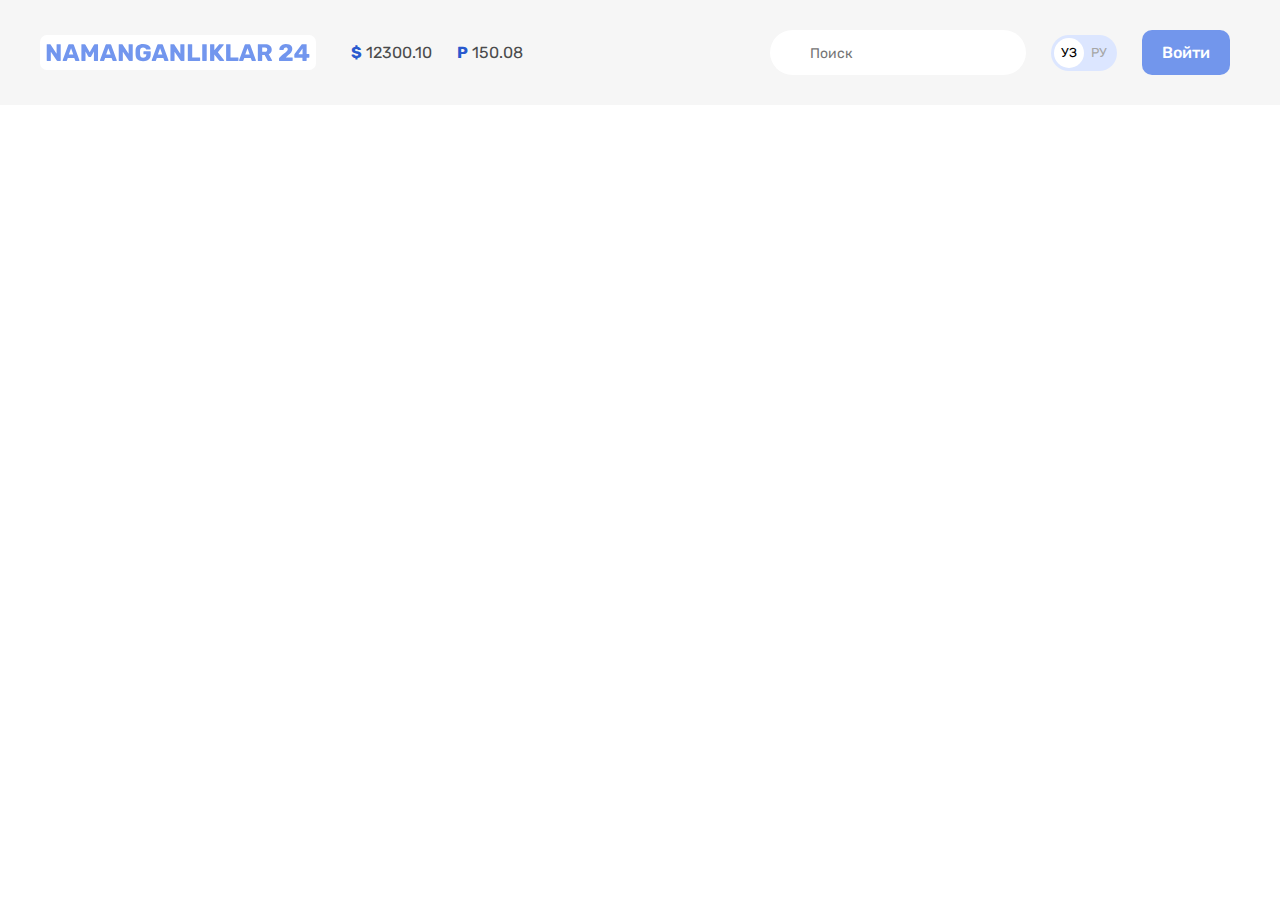
==== index.html @ 324c4c59 "Add search form label and styles" ====
<!DOCTYPE html>
<html lang="en">
<head>
  <meta charset="UTF-8">
  <meta name="viewport" content="width=device-width, initial-scale=1.0">
  <title>Namanganliklar24</title>

  <!-- Google fonts -->
  <link rel="preconnect" href="https://fonts.googleapis.com">
  <link rel="preconnect" href="https://fonts.gstatic.com" crossorigin>
  <link href="https://fonts.googleapis.com/css2?family=Open+Sans:wght@400;600;700&family=Rubik:wght@400;500;700&display=swap" rel="stylesheet">

  <!-- Styles -->
  <link rel="stylesheet" href="css/normalize.css">
  <link rel="stylesheet" href="css/style.css">
</head>
<body>


  <!-- SITE HEADER -->
<header class="site-header">
  <!-- SITE HEADER TOP -->
  <div class="site-header-top">
    <div class="site-header-top-container container">
  <!-- SITE HEADER LOGO -->
      <a class="site-header-logo" href="index.html" >
        <img class="site-header-logo-img" src="img/logo-purple.svg" alt="N24 logo" width="264" height="28" >
      </a>

  <!-- CURRENCY RATES -->
      <ul class="currency-rates">
        <li class="currency-rates-item">
          <b class="currency-rates-type">$</b>
          <span class="currncy-rates-value">12300.10</span>
        </li>

        <li class="currency-rates-item">
          <b class="currency-rates-type">P</b>
          <span class="currncy-rates-value">150.08</span>
        </li>
      </ul>
  <!-- GLOBAL SEARCH FORM -->
      <form class="global-search-form" action="https://echo.htmlacademy.ru" method="get">
        <input class="global-search-form-input" type="search" aria-label="Поиск" name="search" placeholder="Поиск" required>
      </form>

  <!-- LANGUAGE TOGGLE -->
      <div class="lang-toggle">
        <a class="lang-toggle-link lang-toggle-link-active" href="index.html">УЗ</a>
        <a class="lang-toggle-link" href="index.html/ru">РУ</a>
      </div>

  <!-- SITE HEADER AUTH -->
      <a class="button button-primary" href="#">Войти</a>
    </div>
  </div>
</header>

</body>
</html>
---- css/style.css ----
/* GLOBAL */
* {
  box-sizing: border-box;
}

html {
  height: 100%;
  scroll-behavior: smooth;
}
/* BODY STYLES */
body {
  display: flex;
  flex-direction: column;
  height: 100%;
  padding: 0;
  margin: 0;
  font-family: Rubik, Arial, sans-serif;
  font-size: 16px;
  line-height: 22px;
  background-color: #fff;
  color: #4a4b4c;
}
/* IMAGE STYLES */
img {
  max-width: 100%;
  height: auto;
}
/* CONTAINER */
.container {
  width: 100%;
  max-width: 1240px;
  padding-left: 20px;
  padding-right: 30px;
  margin-left: auto;
  margin-right: auto;
}

/* SITE HEADER */
.site-header {

}

/* SITE HEADER TOP */
.site-header-top {
  padding-top: 30px;
  padding-bottom: 30px;
  background-color: #f6f6f6;
}

/* SITE HEADER TOP CONTAINER */
.site-header-top-container {
  display: flex;
  align-items: center;
}

/* CONTAINER */
.container {
}

/* LOGO */
.site-header-logo {
  display: flex;
  margin-right: 35px;
  padding: 8px 6px;
  border-radius: 7px;
  background-color: #fff;
}

.site-header-logo:hover{
  opacity: 0.8;
}

.site-header-logo:active{
  opacity: 0.6;
}

/* LOGO IMAGE */
.site-header-logo-img {
}

/* CURRENT RATES */
.currency-rates {
  display: flex;
  align-items: center;
  padding: 0;
  margin: 0;
  list-style: none;
  margin-right: auto;
}

/* CURRENT ITEM */
.currency-rates-item:not(:last-child) {
  margin-right: 25px;
}

/* CURRENT TYPE */
.currency-rates-type {
  color: #2959ce;
}

/* LANGUAGE TOGGLE */
.lang-toggle {
  display: flex;
  border-radius: 39px;
  padding: 3px;
  margin-right: 25px;
  background-color: #dce6ff;
}
/* GLOBAL SEARCH FORM */
.global-search-form-input {
  font-size: 14px;
  line-height: normal;
  border: 0;
  border-radius: 60px;
  padding-top: 15px;
  padding-bottom: 13px;
  padding-right: 20px;
  padding-left: 40px;
}

.global-search-form {
  margin-right: 25px;
}
/* OUTLINE STYLES */
*:focus {
  outline: 2px dashed #7296ec;
  outline-offset: 3px;
}

/* LANGUAGE LINK */
.lang-toggle-link {
  width: 30px;
  height: 30px;
  border-radius: 50%;
  font-size: 13px;
  color: #a6a6a6;
  text-align: center;
  text-decoration: none;
  line-height: 30px;
}

/* LANGUAGE ACTIVE LINK */
.lang-toggle-link-active {
  background-color: #fff;
  color: #000;
}

/* ENTER BUTTON */
.button {
  display: inline-block;
  padding: 13px 20px;
  border-radius: 10px;
  line-height: normal;
  font-size: 16px;
  font-weight: 500;
  text-decoration: none;
  text-align: center;
  cursor: pointer;

}

/* ENTER BUTTON PRIMARY */
.button-primary {
  background-color: #7296ec;
  color: #fff;
}

.button-primary:hover{
  opacity: 0.8;
}

.button-primary:active{
  opacity: 0.6;
}
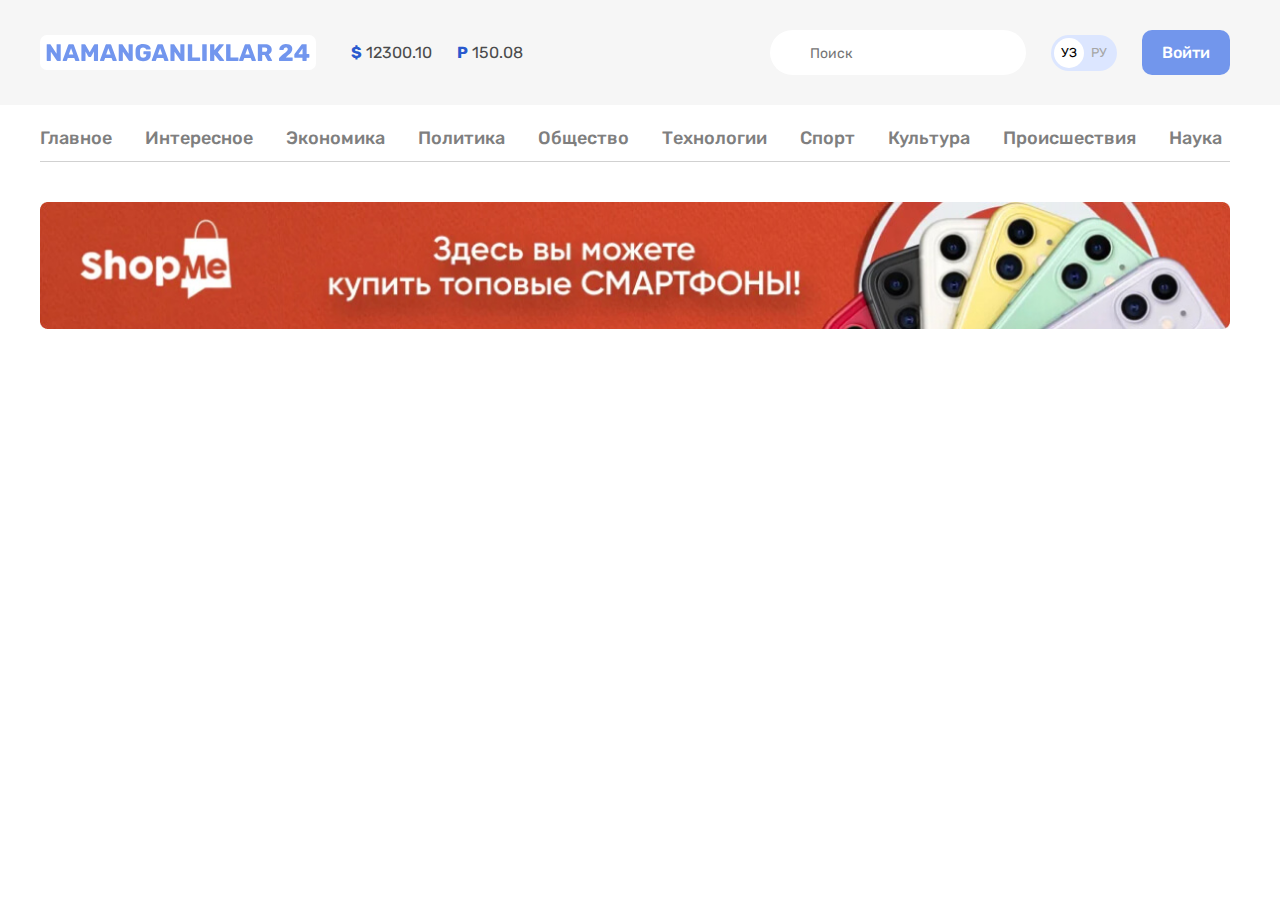
==== commit d984f642: "Add header banner image" ====
--- a/index.html
+++ b/index.html
@@ -54,6 +54,32 @@
       <a class="button button-primary" href="#">Войти</a>
     </div>
   </div>
+
+  <!-- SITE MENU -->
+  <div class="container">
+  <!-- SITENAV -->
+  <nav class="sitenav">
+    <ul class="sitenav-list">
+      <li class="sitenav-item"><a class="sitenav-link" href="#" >Главное</a></li>
+      <li class="sitenav-item"><a class="sitenav-link" href="#" >Интересное</a></li>
+      <li class="sitenav-item"><a class="sitenav-link" href="#" >Экономика</a></li>
+      <li class="sitenav-item"><a class="sitenav-link" href="#" >Политика</a></li>
+      <li class="sitenav-item"><a class="sitenav-link" href="#" >Общество</a></li>
+      <li class="sitenav-item"><a class="sitenav-link" href="#" >Технологии</a></li>
+      <li class="sitenav-item"><a class="sitenav-link" href="#" >Спорт</a></li>
+      <li class="sitenav-item"><a class="sitenav-link" href="#" >Культура</a></li>
+      <li class="sitenav-item"><a class="sitenav-link" href="#" >Происшествия</a></li>
+      <li class="sitenav-item"><a class="sitenav-link" href="#" >Наука</a></li>
+    </ul>
+  </nav>
+
+  <!-- sITE HEADER BANNER -->
+  <aside class="site-header-banner">
+    <a class="site-header-banner-link" target="_blank" href="http://olcha.uz">
+      <img src="img/banner-shopping.jpg" alt="Shopping banner 1" width="1200" height="128" srcset="img/banner-shopping.jpg 1x, img/banner-shopping@2x.jpg 2x">
+    </a>
+  </aside>
+  </div>
 </header>
 
 </body>
--- a/css/style.css
+++ b/css/style.css
@@ -44,6 +44,7 @@
 .site-header-top {
   padding-top: 30px;
   padding-bottom: 30px;
+  margin-bottom: 10px;
   background-color: #f6f6f6;
 }
 
@@ -171,4 +172,45 @@
 
 .button-primary:active{
   opacity: 0.6;
+}
+
+/* SITENAV STYLES */
+
+.sitenav {
+  padding-top: 12px;
+  padding-bottom: 12px;
+  border-bottom: 1px solid #d1d1d1;
+  font-size: 18px;
+  line-height: normal;
+  font-weight: 500;
+  margin-bottom: 40px;
+}
+.sitenav-list {
+  display: flex;
+  flex-wrap: wrap;
+  align-items: center;
+  padding: 0;
+  margin: 0;
+  list-style: none;
+}
+.sitenav-item:not(:last-child) {
+  margin-right: 33px;
+}
+.sitenav-link {
+  display: block;
+  text-decoration: none;
+  color: #7f7f7f;
+}
+
+.sitenav-link:hover {
+  color: #7296ec
+}
+
+.sitenav-link:active {
+  opacity: 0.6;
+}
+
+/* SITE HEADER BANNER LINK */
+.site-header-banner-link {
+  display: flex;
 }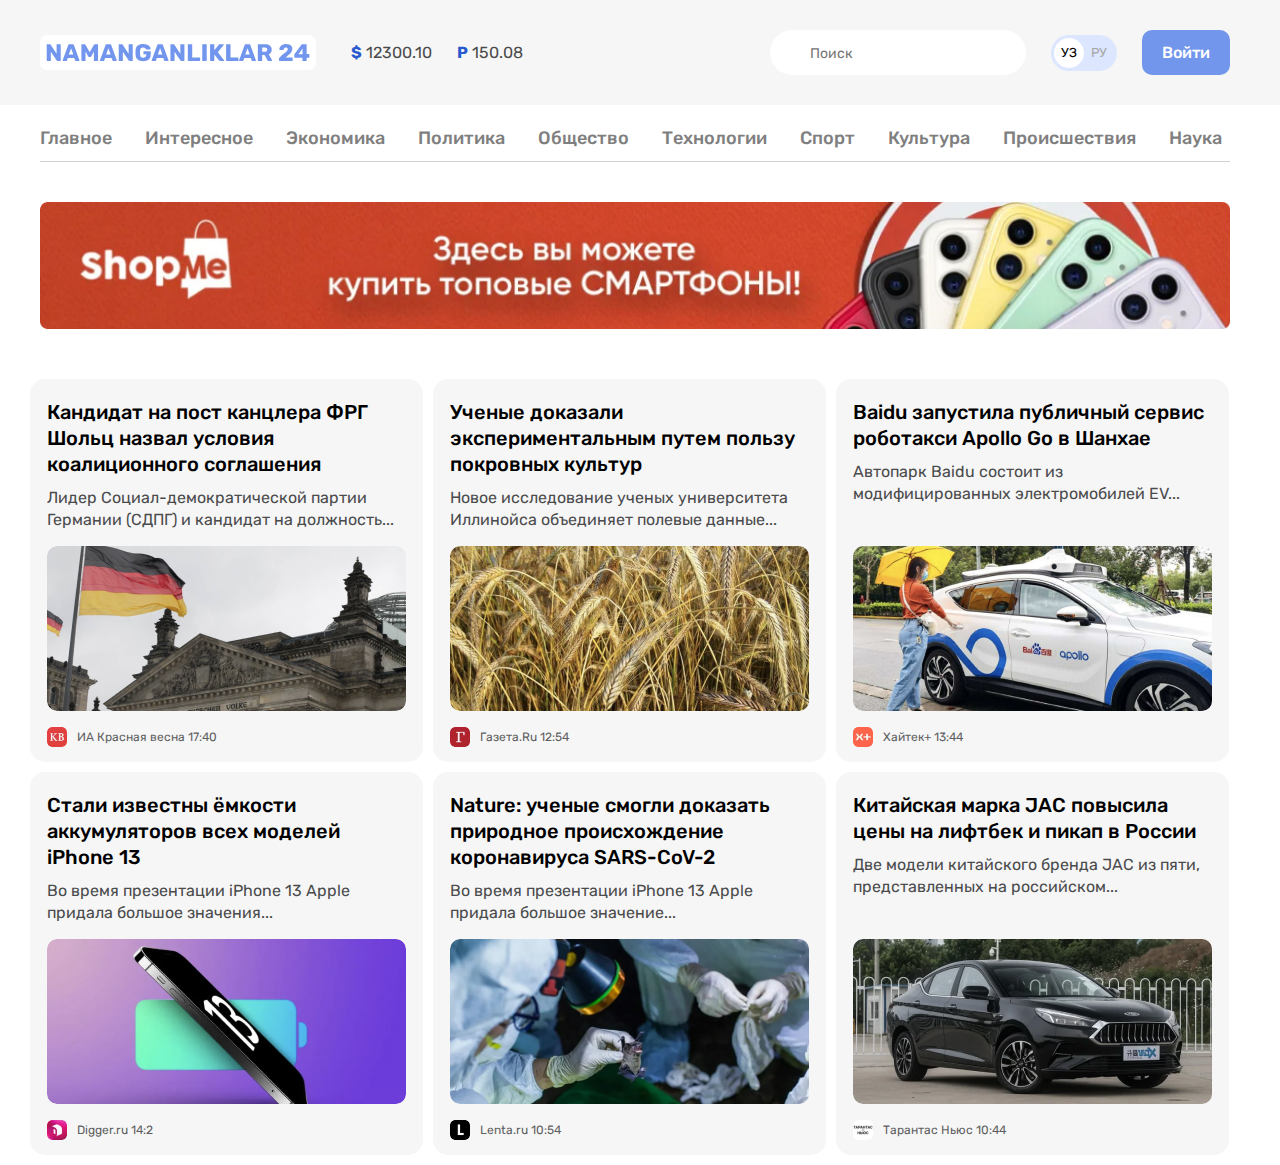
==== commit 83cde19e: "Add news grid" ====
--- a/index.html
+++ b/index.html
@@ -82,5 +82,120 @@
   </div>
 </header>
 
+<!-- MAIN CONTENT -->
+<main class="main-content">
+  <div class="container">
+    <!-- TOP NEWS -->
+    <section class="top-news">
+      <!-- NEWS GRID -->
+      <div class="news-grid">
+        <!-- NEWS-GRID-ITEM -->
+        <article class="news-grid-item article-card">
+          <h3 class="article-card-title">
+            <a class="article-card-link" href="#">Кандидат на пост канцлера ФРГ Шольц назвал условия коалиционного соглашения
+            </a>
+          </h3>
+            <p class="article-card-text">Лидер Социал-демократической партии Германии (СДПГ) и кандидат на должность...
+            </p>
+            <img class="atricle-card-img" src="/img/germany.jpg" alt="" width="360" height="165" srcset="/img/germany.jpg 1x, /img/germany@2x.jpg 2x">
+            <footer class="artice-card-footer">
+              <img class="atricle-card-source-icon" src="/img/krasnaya.jpg" alt="" width="20" height="20" srcset="/img/krasnaya.jpg 1x, /img/krasnaya@2x.jpg 2x">
+              <div class="article-card-source-time">
+                <span class="article-card-sourse">ИА Красная весна</span>
+                <time datetime="2024-01-01T17:40:00">17:40</time>
+              </div>
+            </footer>
+        </article>
+
+        <article class="news-grid-item article-card">
+          <h3 class="article-card-title">
+            <a class="article-card-link" href="#">Ученые доказали экспериментальным путем пользу покровных культур
+            </a>
+          </h3>
+            <p class="article-card-text">Новое исследование ученых университета Иллинойса объединяет полевые данные...
+            </p>
+            <img class="atricle-card-img" src="img/wheat.jpg" alt="" width="360" height="165" srcset="img/wheat.jpg 1x, img/wheat@2x.jpg 2x">
+            <footer class="artice-card-footer">
+              <img class="atricle-card-source-icon" src="img/gazeta.jpg" alt="" width="20" height="20" srcset="img/gazeta.jpg 1x, img/gazeta@2x.jpg 2x">
+              <div class="article-card-source-time">
+                <span class="article-card-sourse">Газета.Ru </span>
+                <time datetime="2024-01-01T17:40:00">12:54</time>
+              </div>
+            </footer>
+        </article>
+
+        <article class="news-grid-item article-card">
+          <h3 class="article-card-title">
+            <a class="article-card-link" href="#">Baidu запустила публичный сервис роботакси Apollo Go в Шанхае
+            </a>
+          </h3>
+            <p class="article-card-text">Автопарк Baidu состоит из модифицированных электромобилей EV...
+            </p>
+            <img class="atricle-card-img" src="img/baidu.jpg" alt="" width="360" height="165" srcset="img/baidu.jpg 1x, img/baidu@2x.jpg 2x">
+            <footer class="artice-card-footer">
+              <img class="atricle-card-source-icon" src="img/hitech.jpg" alt="" width="20" height="20" srcset="img/hitech.jpg 1x, img/hitech@2x.jpg 2x">
+              <div class="article-card-source-time">
+                <span class="article-card-sourse">Хайтек+</span>
+                <time datetime="2024-01-01T17:40:00">13:44</time>
+              </div>
+            </footer>
+        </article>
+
+        <article class="news-grid-item article-card">
+          <h3 class="article-card-title">
+            <a class="article-card-link" href="#">Стали известны ёмкости аккумуляторов всех моделей iPhone 13
+            </a>
+          </h3>
+            <p class="article-card-text">Во время презентации iPhone 13 Apple придала большое значения...
+            </p>
+            <img class="atricle-card-img" src="img/iphone13.jpg" alt="" width="360" height="165" srcset="img/iphone13.jpg 1x, img/iphone13@2x.jpg 2x">
+            <footer class="artice-card-footer">
+              <img class="atricle-card-source-icon" src="img/digger-logo.jpg" alt="" width="20" height="20" srcset="img/digger-logo.jpg 1x, img/digger-logo@2x.jpg 2x">
+              <div class="article-card-source-time">
+                <span class="article-card-sourse">Digger.ru</span>
+                <time datetime="2024-01-01T17:40:00">14:2</time>
+              </div>
+            </footer>
+        </article>
+
+        <article class="news-grid-item article-card">
+          <h3 class="article-card-title">
+            <a class="article-card-link" href="#">Nature: ученые смогли доказать природное происхождение коронавируса SARS-CoV-2
+            </a>
+          </h3>
+            <p class="article-card-text">Во время презентации iPhone 13 Apple придала большое значение...
+            </p>
+            <img class="atricle-card-img" src="/img/sars-cov.jpg" alt="" width="360" height="165" srcset="/img/sars-cov.jpg 1x, /img/sars-cov@2x.jpg 2x">
+            <footer class="artice-card-footer">
+              <img class="atricle-card-source-icon" src="img/lenta.jpg" alt="" width="20" height="20" srcset="img/lenta.jpg 1x, img/lenta@2x.jpg 2x">
+              <div class="article-card-source-time">
+                <span class="article-card-sourse">Lenta.ru</span>
+                <time datetime="2024-01-01T17:40:00">10:54</time>
+              </div>
+            </footer>
+        </article>
+
+        <article class="news-grid-item article-card">
+          <h3 class="article-card-title">
+            <a class="article-card-link" href="#">Китайская марка JAC повысила цены на лифтбек и пикап в России
+            </a>
+          </h3>
+            <p class="article-card-text">Две модели китайского бренда JAC из пяти, представленных на российском...
+            </p>
+            <img class="atricle-card-img" src="img/jac.jpg" alt="" width="360" height="165" srcset="img/jac.jpg 1x, img/jac@2x.jpg 2x">
+            <footer class="artice-card-footer">
+              <img class="atricle-card-source-icon" src="img/trantas.jpg" alt="" width="20" height="20" srcset="img/trantas.jpg 1x, img/trantas@2x.jpg 2x">
+              <div class="article-card-source-time">
+                <span class="article-card-sourse">Тарантас Ньюс</span>
+                <time datetime="2024-01-01T17:40:00">10:44</time>
+              </div>
+            </footer>
+        </article>
+
+      </div>
+    </section>
+  </div>
+</main>
+
 </body>
 </html>--- a/css/style.css
+++ b/css/style.css
@@ -213,4 +213,82 @@
 /* SITE HEADER BANNER LINK */
 .site-header-banner-link {
   display: flex;
+}
+
+/* MAIN CONTENT STYLES */
+.main-content {
+  flex-grow: 1;
+  padding-top: 50px;
+}
+
+
+/* GRID AND CARD STYLES */
+.news-grid {
+  display: flex;
+  flex-wrap: wrap;
+  margin-left: -20px;
+}
+.news-grid-item {
+  width: 393px;
+  margin-left: 10px;
+  margin-bottom: 10px;
+
+}
+.article-card {
+  display: flex;
+  flex-direction: column;
+  border-radius: 15px;
+  padding: 20px 17px 15px;
+  background-color: #f6f6f6;
+}
+.article-card-title {
+  font-weight: 500;
+  line-height: 26px;
+  font-size: 20px;
+  margin-bottom: 10px;
+  margin-top: 0;
+}
+.article-card-link {
+  display: inline-block;
+  color: #000;
+  text-decoration: none;
+}
+
+.article-card-link:hover{
+  color: #7296ec;
+}
+
+.article-card-link:active{
+  opacity: 0.6;
+}
+
+.article-card-text {
+  margin-top: 0;
+  margin-bottom: 15px;
+}
+.atricle-card-img {
+  margin-top: auto;
+  display: block;
+  width: 360px;
+  height: 165px;
+  margin-bottom: 16px;
+  object-fit: cover;
+  border-radius: 10px;
+}
+.artice-card-footer {
+  display: flex;
+  align-items: center;
+}
+.atricle-card-source-icon {
+  width: 20px;
+  height: 20px;
+  margin-right: 10px;
+  border-radius: 5px;
+}
+.article-card-source-time {
+  font-size: 12px;
+  line-height: normal;
+  color : #5e5f61;
+}
+.article-card-sourse {
 }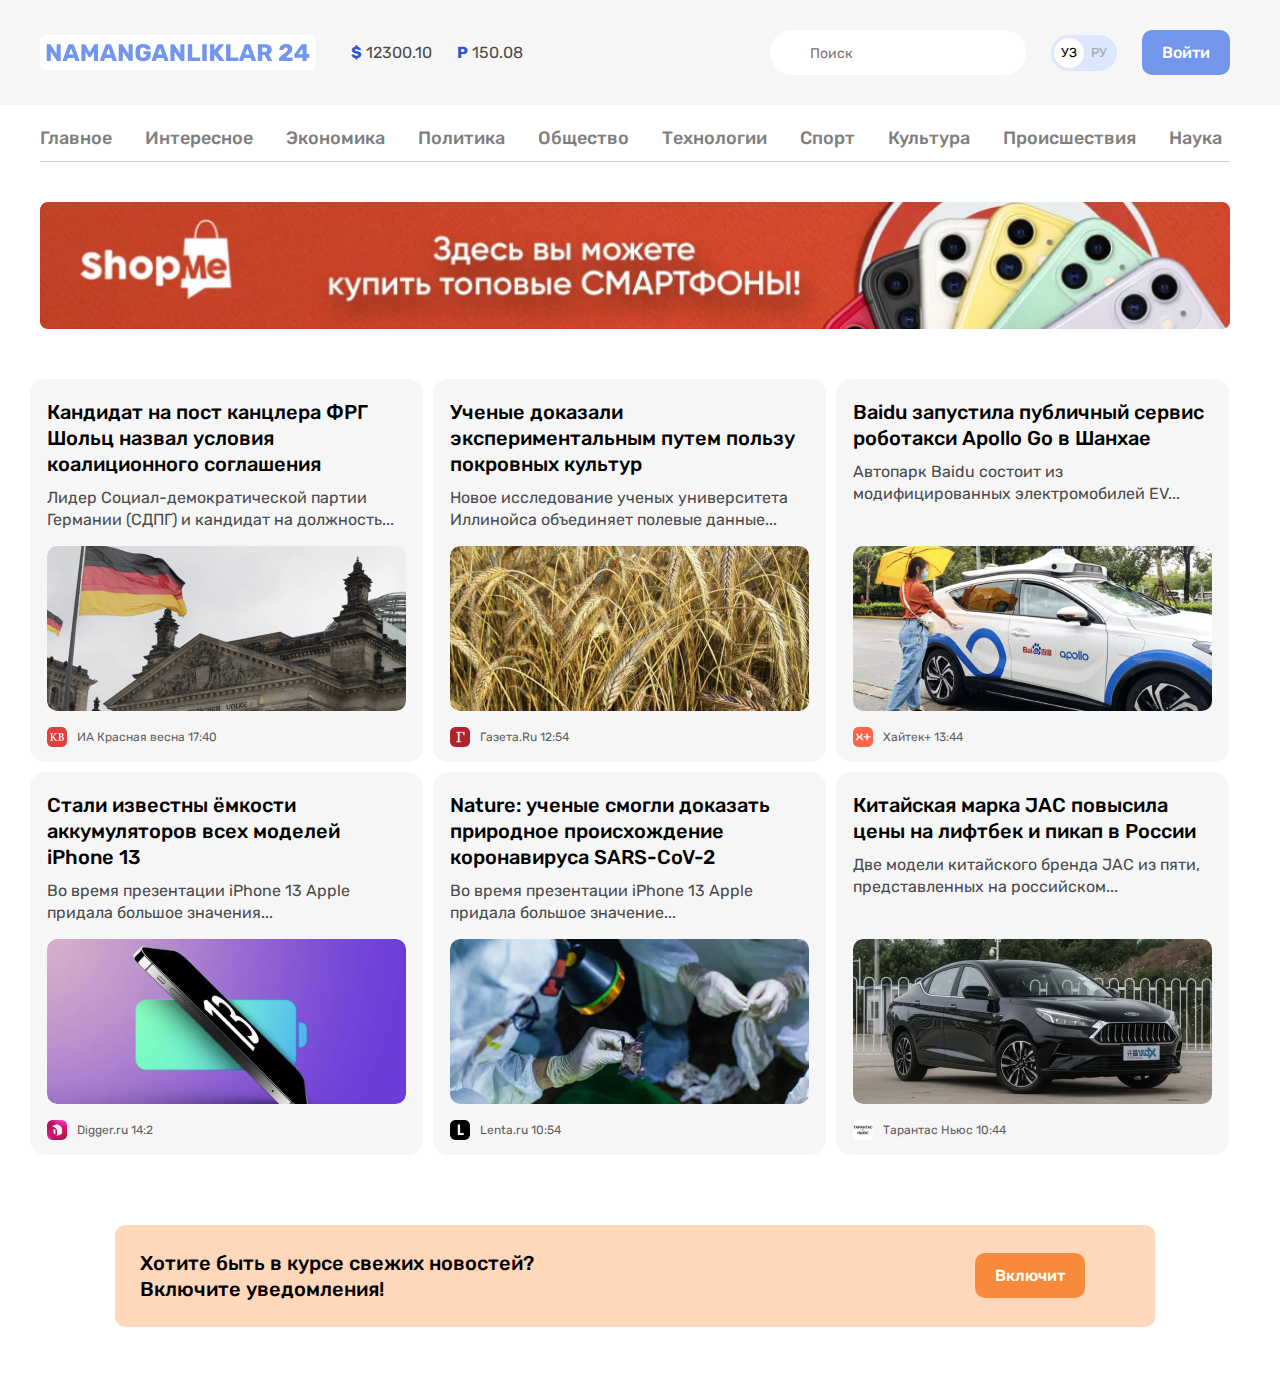
==== commit cef6044a: "Add notification" ====
--- a/index.html
+++ b/index.html
@@ -194,6 +194,16 @@
 
       </div>
     </section>
+
+    <!-- NOTIFICATION CTA -->
+    <section class="notification-cta">
+      <div class="notification-cta-text">
+        Хотите быть в курсе свежих новостей?
+        <br> Включите уведомления!
+      </div>
+      <button class="button button-orange" type="button">Включит</button>
+    </section>
+
   </div>
 </main>
 
--- a/css/style.css
+++ b/css/style.css
@@ -124,7 +124,7 @@
 }
 /* OUTLINE STYLES */
 *:focus {
-  outline: 2px dashed #7296ec;
+  outline: 2px dotted #7296ec;
   outline-offset: 3px;
 }
 
@@ -157,7 +157,7 @@
   text-decoration: none;
   text-align: center;
   cursor: pointer;
-
+  border: 0;
 }
 
 /* ENTER BUTTON PRIMARY */
@@ -166,12 +166,17 @@
   color: #fff;
 }
 
-.button-primary:hover{
+.button:hover{
   opacity: 0.8;
 }
 
-.button-primary:active{
+.button:active{
   opacity: 0.6;
+}
+
+.button-orange {
+  background-color: #f78b3b;
+  color: #fff;
 }
 
 /* SITENAV STYLES */
@@ -261,7 +266,6 @@
 .article-card-link:active{
   opacity: 0.6;
 }
-
 .article-card-text {
   margin-top: 0;
   margin-bottom: 15px;
@@ -290,5 +294,21 @@
   line-height: normal;
   color : #5e5f61;
 }
-.article-card-sourse {
-}+
+/* NOTIFICATION CTA STYLES */
+
+.notification-cta {
+  display: flex;
+  align-items: center;
+  justify-content: space-between;
+  padding: 25px 70px 25px 25px;
+  margin: 60px 75px;
+  background-color:#ffd7ba;
+  border-radius: 10px;
+}
+.notification-cta-text {
+  font-size: 20px;
+  line-height: 26px;
+  color: #000;
+  font-weight: 500;
+}
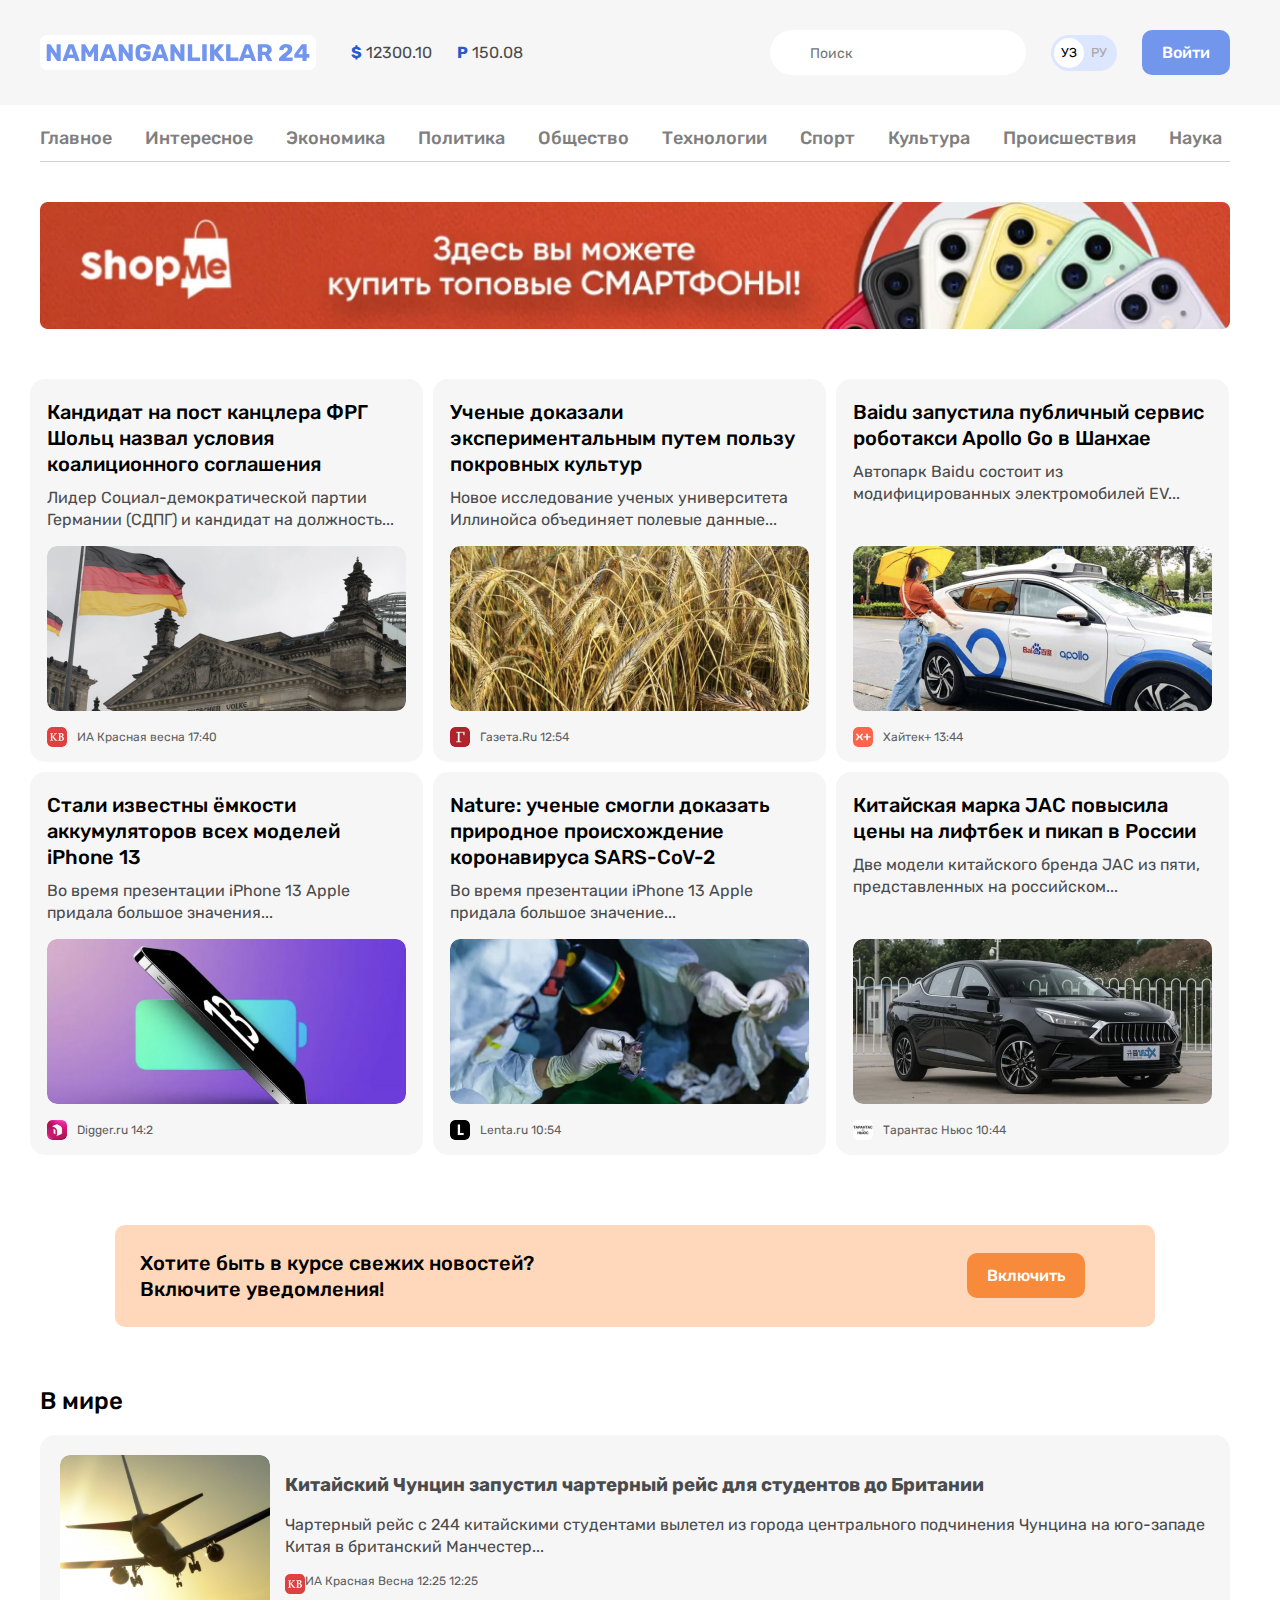
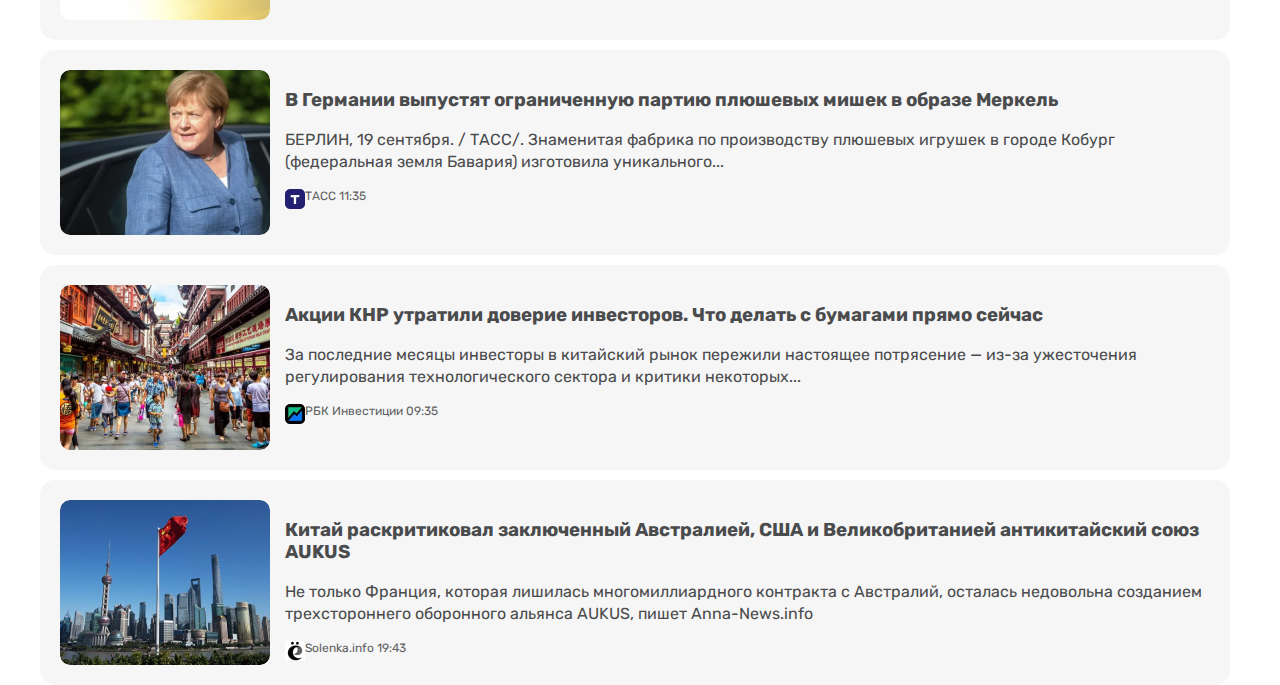
==== commit 8ae34cb6: "Add global news article" ====
--- a/index.html
+++ b/index.html
@@ -201,9 +201,74 @@
         Хотите быть в курсе свежих новостей?
         <br> Включите уведомления!
       </div>
-      <button class="button button-orange" type="button">Включит</button>
+      <button class="button button-orange" type="button">Включить</button>
     </section>
 
+    <section class="global-news">
+      <h2 class="global-news-heading">В мире</h2>
+    <!-- NEWS LIST -->
+    <div class="news-list">
+      <div class="news-list-item article-card-horizontal">
+        <img class="article-card-horizontal-img" src="img/airplane.jpg" alt="" width="210" height="165" srcset="img/airplane.jpg 1x, img/airplane@2x.jpg 2x">
+        <div class="article-card-horizontal-content">
+          <h3 class="article-card-horizontal-title">Китайский Чунцин запустил чартерный рейс для студентов до Британии</h3>
+          <p class="article-card-horizontal-text">Чартерный рейс с 244 китайскими студентами вылетел из города центрального подчинения Чунцина на юго-западе Китая в британский Манчестер...</p>
+          <footer class="article-card-horizontal-footer">
+            <img class="article-card-horizontal-icon" src="img/kb.jpg" alt="" width="20" height="20" srcset="img/kb.jpg 1x, img/kb@2x.jpg 2x">
+            <div class="article-card-source-time">
+              <span class="article-card-horizontal-sourse">ИА Красная Весна 12:25</span>
+              <time datetime="2024-01-01T12:25:00">12:25</time>
+            </div>
+          </footer>
+        </div>
+      </div>
+
+      <div class="news-list-item article-card-horizontal">
+        <img class="article-card-horizontal-img" src="img/merkel.jpg" alt="" width="210" height="165" srcset="img/merkel.jpg 1x, img/merkel@2x.jpg 2x">
+        <div class="article-card-horizontal-content">
+          <h3 class="article-card-horizontal-title">В Германии выпустят ограниченную партию плюшевых мишек в образе Меркель</h3>
+          <p class="article-card-horizontal-text">БЕРЛИН, 19 сентября. / ТАСС/. Знаменитая фабрика по производству плюшевых игрушек в городе Кобург (федеральная земля Бавария) изготовила уникального...</p>
+          <footer class="article-card-horizontal-footer">
+            <img class="article-card-horizontal-icon" src="img/t.jpg" alt="" width="20" height="20" srcset="img/t.jpg 1x, img/t@2x.jpg 2x">
+            <div class="article-card-source-time">
+              <span class="article-card-horizontal-sourse">ТАСС</span>
+              <time datetime="2024-01-01T11:55:00">11:35</time>
+            </div>
+          </footer>
+        </div>
+      </div>
+
+      <div class="news-list-item article-card-horizontal">
+        <img class="article-card-horizontal-img" src="img/peoples.jpg" alt="" width="210" height="165" srcset="img/peoples.jpg 1x, img/peoples@2x.jpg 2x">
+        <div class="article-card-horizontal-content">
+          <h3 class="article-card-horizontal-title">Акции КНР утратили доверие инвесторов. Что делать с бумагами прямо сейчас</h3>
+          <p class="article-card-horizontal-text">За последние месяцы инвесторы в китайский рынок пережили настоящее потрясение — из-за ужесточения регулирования технологического сектора и критики некоторых...</p>
+          <footer class="article-card-horizontal-footer">
+            <img class="article-card-horizontal-icon" src="img/up.jpg" alt="" width="20" height="20" srcset="img/up.jpg 1x, img/up@2x.jpg 2x">
+            <div class="article-card-source-time">
+              <span class="article-card-horizontal-sourse">РБК Инвестиции</span>
+              <time datetime="2024-01-01T09:35:00">09:35</time>
+            </div>
+          </footer>
+        </div>
+      </div>
+
+      <div class="news-list-item article-card-horizontal">
+        <img class="article-card-horizontal-img" src="img/china.jpg" alt="" width="210" height="165" srcset="img/china.jpg 1x, img/china@2x.jpg 2x">
+        <div class="article-card-horizontal-content">
+          <h3 class="article-card-horizontal-title">Китай раскритиковал заключенный Австралией, США и Великобританией антикитайский союз AUKUS</h3>
+          <p class="article-card-horizontal-text">Не только Франция, которая лишилась многомиллиардного контракта с Австралий, осталась недовольна созданием трехстороннего оборонного альянса AUKUS, пишет Anna-News.info</p>
+          <footer class="article-card-horizontal-footer">
+            <img class="article-card-horizontal-icon" src="img/yo.jpg" alt="" width="20" height="20" srcset="img/yo.jpg 1x, img/yo@2x.jpg 2x">
+            <div class="article-card-source-time">
+              <span class="article-card-horizontal-sourse">Solenka.info</span>
+              <time datetime="2024-01-01T19:43:00">19:43</time>
+            </div>
+          </footer>
+        </div>
+      </div>
+    </div>
+    </section>
   </div>
 </main>
 
--- a/css/style.css
+++ b/css/style.css
@@ -312,3 +312,54 @@
   color: #000;
   font-weight: 500;
 }
+
+/* GLOBAL NEWS */
+
+.global-news-heading {
+  margin-top: 0;
+  margin-bottom: 20px;
+  font-size: 24px;
+  font-weight: 500;
+  line-height: normal;
+  color: #000;
+}
+.news-list {
+  display: flex;
+  flex-direction: column;
+}
+.news-list-item:not(:last-child) {
+  margin-bottom: 10px;
+}
+
+/* ARTICLES CARD HORIZONTAL */
+
+.article-card-horizontal {
+  display: flex;
+  align-items: flex-start;
+  padding: 20px;
+  border-radius: 15px;
+  background-color: #f6f6f6;
+}
+.article-card-horizontal-img {
+  width: 210px;
+  height: 165px;
+  margin-right: 15px;
+  border-radius: 10px;
+  object-fit: cover;
+
+}
+.article-card-horizontal-content {
+}
+.article-card-horizontal-title {
+}
+.article-card-horizontal-text {
+}
+.article-card-horizontal-footer {
+  display: flex;
+}
+.article-card-horizontal-icon {
+}
+.article-card-source-time {
+}
+.article-card-horizontal-sourse {
+}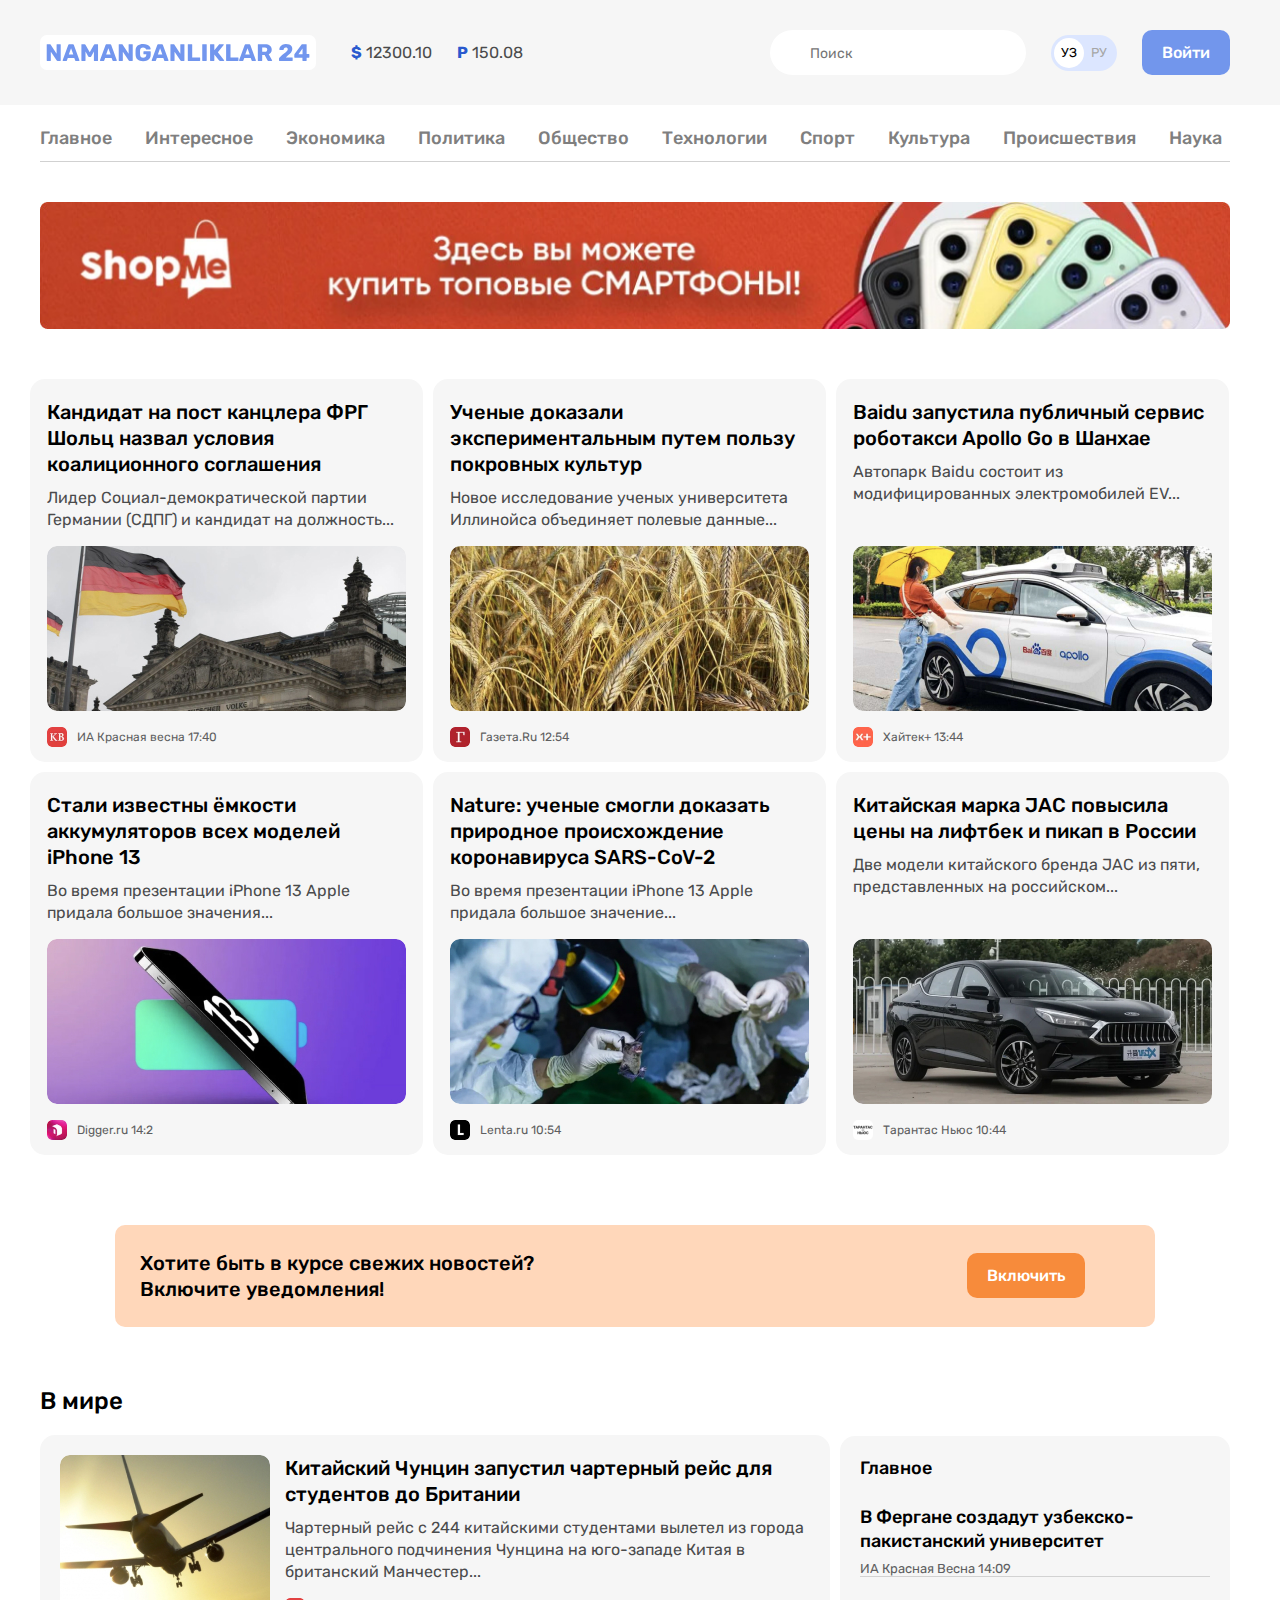
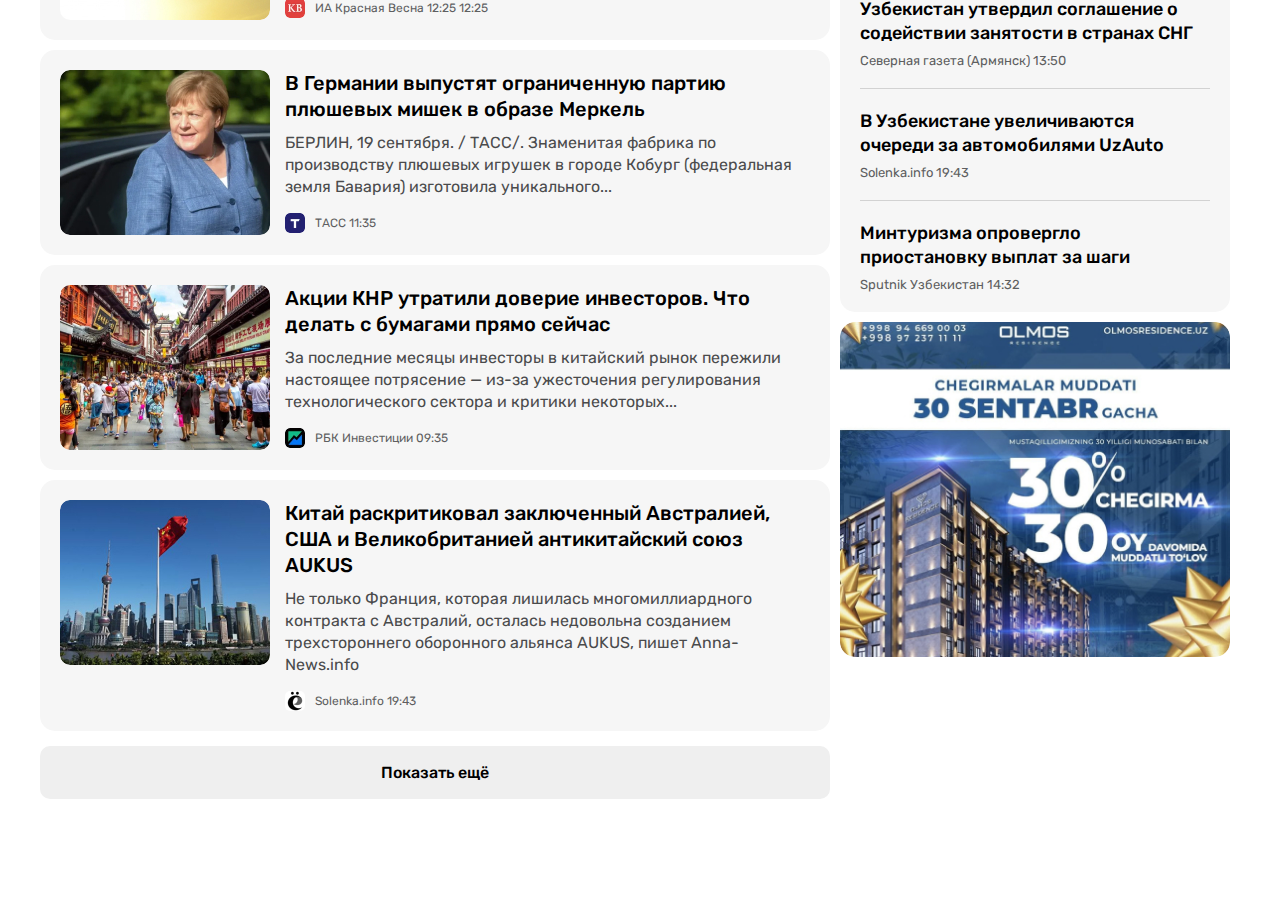
==== commit 9737484c: "Add global news and sidebar" ====
--- a/index.html
+++ b/index.html
@@ -18,83 +18,83 @@
 
 
   <!-- SITE HEADER -->
-<header class="site-header">
-  <!-- SITE HEADER TOP -->
-  <div class="site-header-top">
-    <div class="site-header-top-container container">
-  <!-- SITE HEADER LOGO -->
-      <a class="site-header-logo" href="index.html" >
-        <img class="site-header-logo-img" src="img/logo-purple.svg" alt="N24 logo" width="264" height="28" >
-      </a>
-
-  <!-- CURRENCY RATES -->
-      <ul class="currency-rates">
-        <li class="currency-rates-item">
-          <b class="currency-rates-type">$</b>
-          <span class="currncy-rates-value">12300.10</span>
-        </li>
-
-        <li class="currency-rates-item">
-          <b class="currency-rates-type">P</b>
-          <span class="currncy-rates-value">150.08</span>
-        </li>
-      </ul>
-  <!-- GLOBAL SEARCH FORM -->
-      <form class="global-search-form" action="https://echo.htmlacademy.ru" method="get">
-        <input class="global-search-form-input" type="search" aria-label="Поиск" name="search" placeholder="Поиск" required>
-      </form>
-
-  <!-- LANGUAGE TOGGLE -->
-      <div class="lang-toggle">
-        <a class="lang-toggle-link lang-toggle-link-active" href="index.html">УЗ</a>
-        <a class="lang-toggle-link" href="index.html/ru">РУ</a>
+  <header class="site-header">
+    <!-- SITE HEADER TOP -->
+    <div class="site-header-top">
+      <div class="site-header-top-container container">
+        <!-- SITE HEADER LOGO -->
+        <a class="site-header-logo" href="index.html" >
+          <img class="site-header-logo-img" src="img/logo-purple.svg" alt="N24 logo" width="264" height="28" >
+        </a>
+
+        <!-- CURRENCY RATES -->
+        <ul class="currency-rates">
+          <li class="currency-rates-item">
+            <b class="currency-rates-type">$</b>
+            <span class="currncy-rates-value">12300.10</span>
+          </li>
+
+          <li class="currency-rates-item">
+            <b class="currency-rates-type">P</b>
+            <span class="currncy-rates-value">150.08</span>
+          </li>
+        </ul>
+        <!-- GLOBAL SEARCH FORM -->
+        <form class="global-search-form" action="https://echo.htmlacademy.ru" method="get">
+          <input class="global-search-form-input" type="search" aria-label="Поиск" name="search" placeholder="Поиск" required>
+        </form>
+
+        <!-- LANGUAGE TOGGLE -->
+        <div class="lang-toggle">
+          <a class="lang-toggle-link lang-toggle-link-active" href="index.html">УЗ</a>
+          <a class="lang-toggle-link" href="index.html/ru">РУ</a>
+        </div>
+
+        <!-- SITE HEADER AUTH -->
+        <a class="button button-primary" href="#">Войти</a>
       </div>
-
-  <!-- SITE HEADER AUTH -->
-      <a class="button button-primary" href="#">Войти</a>
     </div>
-  </div>
-
-  <!-- SITE MENU -->
-  <div class="container">
-  <!-- SITENAV -->
-  <nav class="sitenav">
-    <ul class="sitenav-list">
-      <li class="sitenav-item"><a class="sitenav-link" href="#" >Главное</a></li>
-      <li class="sitenav-item"><a class="sitenav-link" href="#" >Интересное</a></li>
-      <li class="sitenav-item"><a class="sitenav-link" href="#" >Экономика</a></li>
-      <li class="sitenav-item"><a class="sitenav-link" href="#" >Политика</a></li>
-      <li class="sitenav-item"><a class="sitenav-link" href="#" >Общество</a></li>
-      <li class="sitenav-item"><a class="sitenav-link" href="#" >Технологии</a></li>
-      <li class="sitenav-item"><a class="sitenav-link" href="#" >Спорт</a></li>
-      <li class="sitenav-item"><a class="sitenav-link" href="#" >Культура</a></li>
-      <li class="sitenav-item"><a class="sitenav-link" href="#" >Происшествия</a></li>
-      <li class="sitenav-item"><a class="sitenav-link" href="#" >Наука</a></li>
-    </ul>
-  </nav>
-
-  <!-- sITE HEADER BANNER -->
-  <aside class="site-header-banner">
-    <a class="site-header-banner-link" target="_blank" href="http://olcha.uz">
-      <img src="img/banner-shopping.jpg" alt="Shopping banner 1" width="1200" height="128" srcset="img/banner-shopping.jpg 1x, img/banner-shopping@2x.jpg 2x">
-    </a>
-  </aside>
-  </div>
-</header>
-
-<!-- MAIN CONTENT -->
-<main class="main-content">
-  <div class="container">
-    <!-- TOP NEWS -->
-    <section class="top-news">
-      <!-- NEWS GRID -->
-      <div class="news-grid">
-        <!-- NEWS-GRID-ITEM -->
-        <article class="news-grid-item article-card">
-          <h3 class="article-card-title">
-            <a class="article-card-link" href="#">Кандидат на пост канцлера ФРГ Шольц назвал условия коалиционного соглашения
-            </a>
-          </h3>
+
+    <!-- SITE MENU -->
+    <div class="container">
+      <!-- SITENAV -->
+      <nav class="sitenav">
+        <ul class="sitenav-list">
+          <li class="sitenav-item"><a class="sitenav-link" href="#" >Главное</a></li>
+          <li class="sitenav-item"><a class="sitenav-link" href="#" >Интересное</a></li>
+          <li class="sitenav-item"><a class="sitenav-link" href="#" >Экономика</a></li>
+          <li class="sitenav-item"><a class="sitenav-link" href="#" >Политика</a></li>
+          <li class="sitenav-item"><a class="sitenav-link" href="#" >Общество</a></li>
+          <li class="sitenav-item"><a class="sitenav-link" href="#" >Технологии</a></li>
+          <li class="sitenav-item"><a class="sitenav-link" href="#" >Спорт</a></li>
+          <li class="sitenav-item"><a class="sitenav-link" href="#" >Культура</a></li>
+          <li class="sitenav-item"><a class="sitenav-link" href="#" >Происшествия</a></li>
+          <li class="sitenav-item"><a class="sitenav-link" href="#" >Наука</a></li>
+        </ul>
+      </nav>
+
+      <!-- sITE HEADER BANNER -->
+      <aside class="site-header-banner">
+        <a class="site-header-banner-link" target="_blank" href="http://olcha.uz">
+          <img src="img/banner-shopping.jpg" alt="Shopping banner 1" width="1200" height="128" srcset="img/banner-shopping.jpg 1x, img/banner-shopping@2x.jpg 2x">
+        </a>
+      </aside>
+    </div>
+  </header>
+
+  <!-- MAIN CONTENT -->
+  <main class="main-content">
+    <div class="container">
+      <!-- TOP NEWS -->
+      <section class="top-news">
+        <!-- NEWS GRID -->
+        <div class="news-grid">
+          <!-- NEWS-GRID-ITEM -->
+          <article class="news-grid-item article-card">
+            <h3 class="article-card-title">
+              <a class="article-card-link" href="#">Кандидат на пост канцлера ФРГ Шольц назвал условия коалиционного соглашения
+              </a>
+            </h3>
             <p class="article-card-text">Лидер Социал-демократической партии Германии (СДПГ) и кандидат на должность...
             </p>
             <img class="atricle-card-img" src="/img/germany.jpg" alt="" width="360" height="165" srcset="/img/germany.jpg 1x, /img/germany@2x.jpg 2x">
@@ -105,13 +105,13 @@
                 <time datetime="2024-01-01T17:40:00">17:40</time>
               </div>
             </footer>
-        </article>
-
-        <article class="news-grid-item article-card">
-          <h3 class="article-card-title">
-            <a class="article-card-link" href="#">Ученые доказали экспериментальным путем пользу покровных культур
-            </a>
-          </h3>
+          </article>
+
+          <article class="news-grid-item article-card">
+            <h3 class="article-card-title">
+              <a class="article-card-link" href="#">Ученые доказали экспериментальным путем пользу покровных культур
+              </a>
+            </h3>
             <p class="article-card-text">Новое исследование ученых университета Иллинойса объединяет полевые данные...
             </p>
             <img class="atricle-card-img" src="img/wheat.jpg" alt="" width="360" height="165" srcset="img/wheat.jpg 1x, img/wheat@2x.jpg 2x">
@@ -122,13 +122,13 @@
                 <time datetime="2024-01-01T17:40:00">12:54</time>
               </div>
             </footer>
-        </article>
-
-        <article class="news-grid-item article-card">
-          <h3 class="article-card-title">
-            <a class="article-card-link" href="#">Baidu запустила публичный сервис роботакси Apollo Go в Шанхае
-            </a>
-          </h3>
+          </article>
+
+          <article class="news-grid-item article-card">
+            <h3 class="article-card-title">
+              <a class="article-card-link" href="#">Baidu запустила публичный сервис роботакси Apollo Go в Шанхае
+              </a>
+            </h3>
             <p class="article-card-text">Автопарк Baidu состоит из модифицированных электромобилей EV...
             </p>
             <img class="atricle-card-img" src="img/baidu.jpg" alt="" width="360" height="165" srcset="img/baidu.jpg 1x, img/baidu@2x.jpg 2x">
@@ -139,13 +139,13 @@
                 <time datetime="2024-01-01T17:40:00">13:44</time>
               </div>
             </footer>
-        </article>
-
-        <article class="news-grid-item article-card">
-          <h3 class="article-card-title">
-            <a class="article-card-link" href="#">Стали известны ёмкости аккумуляторов всех моделей iPhone 13
-            </a>
-          </h3>
+          </article>
+
+          <article class="news-grid-item article-card">
+            <h3 class="article-card-title">
+              <a class="article-card-link" href="#">Стали известны ёмкости аккумуляторов всех моделей iPhone 13
+              </a>
+            </h3>
             <p class="article-card-text">Во время презентации iPhone 13 Apple придала большое значения...
             </p>
             <img class="atricle-card-img" src="img/iphone13.jpg" alt="" width="360" height="165" srcset="img/iphone13.jpg 1x, img/iphone13@2x.jpg 2x">
@@ -156,13 +156,13 @@
                 <time datetime="2024-01-01T17:40:00">14:2</time>
               </div>
             </footer>
-        </article>
-
-        <article class="news-grid-item article-card">
-          <h3 class="article-card-title">
-            <a class="article-card-link" href="#">Nature: ученые смогли доказать природное происхождение коронавируса SARS-CoV-2
-            </a>
-          </h3>
+          </article>
+
+          <article class="news-grid-item article-card">
+            <h3 class="article-card-title">
+              <a class="article-card-link" href="#">Nature: ученые смогли доказать природное происхождение коронавируса SARS-CoV-2
+              </a>
+            </h3>
             <p class="article-card-text">Во время презентации iPhone 13 Apple придала большое значение...
             </p>
             <img class="atricle-card-img" src="/img/sars-cov.jpg" alt="" width="360" height="165" srcset="/img/sars-cov.jpg 1x, /img/sars-cov@2x.jpg 2x">
@@ -173,13 +173,13 @@
                 <time datetime="2024-01-01T17:40:00">10:54</time>
               </div>
             </footer>
-        </article>
-
-        <article class="news-grid-item article-card">
-          <h3 class="article-card-title">
-            <a class="article-card-link" href="#">Китайская марка JAC повысила цены на лифтбек и пикап в России
-            </a>
-          </h3>
+          </article>
+
+          <article class="news-grid-item article-card">
+            <h3 class="article-card-title">
+              <a class="article-card-link" href="#">Китайская марка JAC повысила цены на лифтбек и пикап в России
+              </a>
+            </h3>
             <p class="article-card-text">Две модели китайского бренда JAC из пяти, представленных на российском...
             </p>
             <img class="atricle-card-img" src="img/jac.jpg" alt="" width="360" height="165" srcset="img/jac.jpg 1x, img/jac@2x.jpg 2x">
@@ -190,87 +190,157 @@
                 <time datetime="2024-01-01T17:40:00">10:44</time>
               </div>
             </footer>
-        </article>
-
+          </article>
+
+        </div>
+      </section>
+
+      <!-- NOTIFICATION CTA -->
+      <section class="notification-cta">
+        <div class="notification-cta-text">
+          Хотите быть в курсе свежих новостей?
+          <br> Включите уведомления!
+        </div>
+        <button class="button button-orange" type="button">Включить</button>
+      </section>
+
+      <!-- GLOBAL NEWS -->
+      <div class="layout-2-1">
+        <div class="layout-2-1-main">
+          <section class="global-news">
+            <h2 class="global-news-heading">В мире</h2>
+            <!-- NEWS LIST -->
+            <div class="news-list">
+              <div class="news-list-item article-card-horizontal">
+                <img class="article-card-horizontal-img" src="img/airplane.jpg" alt="" width="210" height="165" srcset="img/airplane.jpg 1x, img/airplane@2x.jpg 2x">
+                <div class="article-card-horizontal-content">
+                  <h3 class="article-card-horizontal-title">
+                    <a class="article-card-horizontal-link" href="#">Китайский Чунцин запустил чартерный рейс для студентов до Британии</a>
+                  </h3>
+                  <p class="article-card-horizontal-text">Чартерный рейс с 244 китайскими студентами вылетел из города центрального подчинения Чунцина на юго-западе Китая в британский Манчестер...</p>
+                  <footer class="article-card-horizontal-footer">
+                    <img class="article-card-horizontal-icon" src="img/kb.jpg" alt="" width="20" height="20" srcset="img/kb.jpg 1x, img/kb@2x.jpg 2x">
+                    <div class="article-card-source-time">
+                      <span class="article-card-horizontal-sourse">ИА Красная Весна 12:25</span>
+                      <time datetime="2024-01-01T12:25:00">12:25</time>
+                    </div>
+                  </footer>
+                </div>
+              </div>
+
+              <div class="news-list-item article-card-horizontal">
+                <img class="article-card-horizontal-img" src="img/merkel.jpg" alt="" width="210" height="165" srcset="img/merkel.jpg 1x, img/merkel@2x.jpg 2x">
+                <div class="article-card-horizontal-content">
+                  <h3 class="article-card-horizontal-title">
+                    <a class="article-card-horizontal-link" href="#">В Германии выпустят ограниченную партию плюшевых мишек в образе Меркель</a>
+                  </h3>
+                  <p class="article-card-horizontal-text">БЕРЛИН, 19 сентября. / ТАСС/. Знаменитая фабрика по производству плюшевых игрушек в городе Кобург (федеральная земля Бавария) изготовила уникального...</p>
+                  <footer class="article-card-horizontal-footer">
+                    <img class="article-card-horizontal-icon" src="img/t.jpg" alt="" width="20" height="20" srcset="img/t.jpg 1x, img/t@2x.jpg 2x">
+                    <div class="article-card-source-time">
+                      <span class="article-card-horizontal-sourse">ТАСС</span>
+                      <time datetime="2024-01-01T11:55:00">11:35</time>
+                    </div>
+                  </footer>
+                </div>
+              </div>
+
+              <div class="news-list-item article-card-horizontal">
+                <img class="article-card-horizontal-img" src="img/peoples.jpg" alt="" width="210" height="165" srcset="img/peoples.jpg 1x, img/peoples@2x.jpg 2x">
+                <div class="article-card-horizontal-content">
+                  <h3 class="article-card-horizontal-title">
+                    <a class="article-card-horizontal-link" href="#">Акции КНР утратили доверие инвесторов. Что делать с бумагами прямо сейчас</a>
+                  </h3>
+                  <p class="article-card-horizontal-text">За последние месяцы инвесторы в китайский рынок пережили настоящее потрясение — из-за ужесточения регулирования технологического сектора и критики некоторых...</p>
+                  <footer class="article-card-horizontal-footer">
+                    <img class="article-card-horizontal-icon" src="img/up.jpg" alt="" width="20" height="20" srcset="img/up.jpg 1x, img/up@2x.jpg 2x">
+                    <div class="article-card-source-time">
+                      <span class="article-card-horizontal-sourse">РБК Инвестиции</span>
+                      <time datetime="2024-01-01T09:35:00">09:35</time>
+                    </div>
+                  </footer>
+                </div>
+              </div>
+
+              <div class="news-list-item article-card-horizontal">
+                <img class="article-card-horizontal-img" src="img/china.jpg" alt="" width="210" height="165" srcset="img/china.jpg 1x, img/china@2x.jpg 2x">
+                <div class="article-card-horizontal-content">
+                  <h3 class="article-card-horizontal-title">
+                    <a class="article-card-horizontal-link" href="#">Китай раскритиковал заключенный Австралией, США и Великобританией антикитайский союз AUKUS</a>
+                  </h3>
+                  <p class="article-card-horizontal-text">Не только Франция, которая лишилась многомиллиардного контракта с Австралий, осталась недовольна созданием трехстороннего оборонного альянса AUKUS, пишет Anna-News.info</p>
+                  <footer class="article-card-horizontal-footer">
+                    <img class="article-card-horizontal-icon" src="img/yo.jpg" alt="" width="20" height="20" srcset="img/yo.jpg 1x, img/yo@2x.jpg 2x">
+                    <div class="article-card-source-time">
+                      <span class="article-card-horizontal-sourse">Solenka.info</span>
+                      <time datetime="2024-01-01T19:43:00">19:43</time>
+                    </div>
+                  </footer>
+                </div>
+              </div>
+            </div>
+            <button class="news-list-more-button button button-block" type="button">Показать ещё</button>
+          </section>
+        </div>
+        <!-- SIDEBAR NEWS -->
+        <div class="layout-2-1-sidebar">
+          <section class="layout-2-1-sidebar-item sidebar-news-card">
+            <h2 class="sidebar-news-card-heading">Главное</h2>
+            <ul class="sidebar-news-card-list">
+
+              <li class="sidebar-news-card-item">
+                <h3 class="sidebar-news-card-title">
+                  <a class="sidebar-news-card-link" href="#">В Фергане создадут узбекско-пакистанский университет</a>
+                </h3>
+                <div class="sidebar-news-card-source-time">
+                  <span class="sidebar-news-card-sourse">ИА Красная Весна</span>
+                  <time datetime="2024-01-01T14:09:00">14:09</time>
+                </div>
+              </li>
+
+              <li class="sidebar-news-card-item">
+                <h3 class="sidebar-news-card-title">
+                  <a class="sidebar-news-card-link" href="#">Узбекистан утвердил соглашение о содействии занятости в странах СНГ</a>
+                </h3>
+                <div class="sidebar-news-card-source-time">
+                  <span class="sidebar-news-card-sourse">Северная газета (Армянск)</span>
+                  <time datetime="2024-01-01T13:50:00">13:50</time>
+                </div>
+              </li>
+
+              <li class="sidebar-news-card-item">
+                <h3 class="sidebar-news-card-title">
+                  <a class="sidebar-news-card-link" href="#">В Узбекистане увеличиваются очереди за автомобилями UzAuto</a>
+                </h3>
+                <div class="sidebar-news-card-source-time">
+                  <span class="sidebar-news-card-sourse">Solenka.info</span>
+                  <time datetime="2024-01-01T19:43:00">19:43</time>
+                </div>
+              </li>
+
+              <li class="sidebar-news-card-item">
+                <h3 class="sidebar-news-card-title">
+                  <a class="sidebar-news-card-link" href="#">Минтуризма опровергло приостановку выплат за шаги</a>
+                </h3>
+                <div class="sidebar-news-card-source-time">
+                  <span class="sidebar-news-card-sourse">Sputnik Узбекистан</span>
+                  <time datetime="2024-01-01T14:32:00">14:32</time>
+                </div>
+              </li>
+            </ul>
+          </section>
+
+          <aside class="layout-2-1-sidebar-item sidebar-ad">
+              <a class="sidebar-ad-link" href="#" target="_blank">
+                <img class="sidebar-ad-img" src="img/olmos.jpg" alt="Olmos" width="393" height="338" srcset="img/olmos.jpg 1x, img/olmos@2x.jpg 2x">
+              </a>
+          </aside>
+        </div>
       </div>
-    </section>
-
-    <!-- NOTIFICATION CTA -->
-    <section class="notification-cta">
-      <div class="notification-cta-text">
-        Хотите быть в курсе свежих новостей?
-        <br> Включите уведомления!
-      </div>
-      <button class="button button-orange" type="button">Включить</button>
-    </section>
-
-    <section class="global-news">
-      <h2 class="global-news-heading">В мире</h2>
-    <!-- NEWS LIST -->
-    <div class="news-list">
-      <div class="news-list-item article-card-horizontal">
-        <img class="article-card-horizontal-img" src="img/airplane.jpg" alt="" width="210" height="165" srcset="img/airplane.jpg 1x, img/airplane@2x.jpg 2x">
-        <div class="article-card-horizontal-content">
-          <h3 class="article-card-horizontal-title">Китайский Чунцин запустил чартерный рейс для студентов до Британии</h3>
-          <p class="article-card-horizontal-text">Чартерный рейс с 244 китайскими студентами вылетел из города центрального подчинения Чунцина на юго-западе Китая в британский Манчестер...</p>
-          <footer class="article-card-horizontal-footer">
-            <img class="article-card-horizontal-icon" src="img/kb.jpg" alt="" width="20" height="20" srcset="img/kb.jpg 1x, img/kb@2x.jpg 2x">
-            <div class="article-card-source-time">
-              <span class="article-card-horizontal-sourse">ИА Красная Весна 12:25</span>
-              <time datetime="2024-01-01T12:25:00">12:25</time>
-            </div>
-          </footer>
-        </div>
-      </div>
-
-      <div class="news-list-item article-card-horizontal">
-        <img class="article-card-horizontal-img" src="img/merkel.jpg" alt="" width="210" height="165" srcset="img/merkel.jpg 1x, img/merkel@2x.jpg 2x">
-        <div class="article-card-horizontal-content">
-          <h3 class="article-card-horizontal-title">В Германии выпустят ограниченную партию плюшевых мишек в образе Меркель</h3>
-          <p class="article-card-horizontal-text">БЕРЛИН, 19 сентября. / ТАСС/. Знаменитая фабрика по производству плюшевых игрушек в городе Кобург (федеральная земля Бавария) изготовила уникального...</p>
-          <footer class="article-card-horizontal-footer">
-            <img class="article-card-horizontal-icon" src="img/t.jpg" alt="" width="20" height="20" srcset="img/t.jpg 1x, img/t@2x.jpg 2x">
-            <div class="article-card-source-time">
-              <span class="article-card-horizontal-sourse">ТАСС</span>
-              <time datetime="2024-01-01T11:55:00">11:35</time>
-            </div>
-          </footer>
-        </div>
-      </div>
-
-      <div class="news-list-item article-card-horizontal">
-        <img class="article-card-horizontal-img" src="img/peoples.jpg" alt="" width="210" height="165" srcset="img/peoples.jpg 1x, img/peoples@2x.jpg 2x">
-        <div class="article-card-horizontal-content">
-          <h3 class="article-card-horizontal-title">Акции КНР утратили доверие инвесторов. Что делать с бумагами прямо сейчас</h3>
-          <p class="article-card-horizontal-text">За последние месяцы инвесторы в китайский рынок пережили настоящее потрясение — из-за ужесточения регулирования технологического сектора и критики некоторых...</p>
-          <footer class="article-card-horizontal-footer">
-            <img class="article-card-horizontal-icon" src="img/up.jpg" alt="" width="20" height="20" srcset="img/up.jpg 1x, img/up@2x.jpg 2x">
-            <div class="article-card-source-time">
-              <span class="article-card-horizontal-sourse">РБК Инвестиции</span>
-              <time datetime="2024-01-01T09:35:00">09:35</time>
-            </div>
-          </footer>
-        </div>
-      </div>
-
-      <div class="news-list-item article-card-horizontal">
-        <img class="article-card-horizontal-img" src="img/china.jpg" alt="" width="210" height="165" srcset="img/china.jpg 1x, img/china@2x.jpg 2x">
-        <div class="article-card-horizontal-content">
-          <h3 class="article-card-horizontal-title">Китай раскритиковал заключенный Австралией, США и Великобританией антикитайский союз AUKUS</h3>
-          <p class="article-card-horizontal-text">Не только Франция, которая лишилась многомиллиардного контракта с Австралий, осталась недовольна созданием трехстороннего оборонного альянса AUKUS, пишет Anna-News.info</p>
-          <footer class="article-card-horizontal-footer">
-            <img class="article-card-horizontal-icon" src="img/yo.jpg" alt="" width="20" height="20" srcset="img/yo.jpg 1x, img/yo@2x.jpg 2x">
-            <div class="article-card-source-time">
-              <span class="article-card-horizontal-sourse">Solenka.info</span>
-              <time datetime="2024-01-01T19:43:00">19:43</time>
-            </div>
-          </footer>
-        </div>
-      </div>
+
+
     </div>
-    </section>
-  </div>
-</main>
+  </main>
 
 </body>
 </html>--- a/css/style.css
+++ b/css/style.css
@@ -166,6 +166,15 @@
   color: #fff;
 }
 
+.button-block {
+  display: block;
+  width: 100%;
+}
+
+.news-list-more-button {
+  padding: 17px;
+}
+
 .button:hover{
   opacity: 0.8;
 }
@@ -180,6 +189,7 @@
 }
 
 /* SITENAV STYLES */
+
 
 .sitenav {
   padding-top: 12px;
@@ -224,6 +234,7 @@
 .main-content {
   flex-grow: 1;
   padding-top: 50px;
+  padding-bottom: 100px;
 }
 
 
@@ -326,7 +337,9 @@
 .news-list {
   display: flex;
   flex-direction: column;
-}
+  margin-bottom: 15px;
+}
+
 .news-list-item:not(:last-child) {
   margin-bottom: 10px;
 }
@@ -349,17 +362,153 @@
 
 }
 .article-card-horizontal-content {
+  flex-grow: 1;
 }
 .article-card-horizontal-title {
-}
+  margin-top: 0;
+  margin-bottom: 10px;
+  font-weight: 500;
+  font-size: 20px;
+  line-height: 26px;
+}
+
+.article-card-horizontal-link {
+  display: inline-block;
+  color: #000;
+  text-decoration: none;
+}
+
+.article-card-horizontal-link:hover {
+  color: #7296ec;
+}
+
+.article-card-horizontal-link:active {
+  opacity: 0.6;
+}
+
 .article-card-horizontal-text {
+  margin-top: 0;
+  margin-bottom: 15px;
+  font-size: 16px;
+  line-height: 22px;
 }
 .article-card-horizontal-footer {
   display: flex;
+  align-items: center;
 }
 .article-card-horizontal-icon {
+  width: 20px;
+  height: 20px;
+  margin-right: 10px;
+  border-radius: 5px;
+  object-fit: cover;
+
 }
 .article-card-source-time {
-}
-.article-card-horizontal-sourse {
-}+  font-size: 12px;
+  line-height: normal;
+  color: #5e5f61;
+}
+
+/* LAYOUT SIDEBAR */
+
+.layout-sidebar {
+  width: 393px;
+}
+
+.layout-2-1 {
+  display: flex;
+  align-items: flex-start;
+}
+
+.layout-2-1-main {
+  width: 797px;
+  margin-right: 10px;
+}
+
+.layout-2-1-sidebar {
+  width: 393px;
+  margin-top: 49px;
+}
+
+.layout-2-1-sidebar-item:not(:last-child) {
+  margin-bottom: 10px;
+}
+
+/* SIDEBAR NEWS CARD */
+
+.sidebar-news-card {
+  padding: 20px;
+  border-radius: 15px;
+  background-color: #f6f6f6;
+  color: #000;
+}
+.sidebar-news-card-heading {
+  margin-top: 0;
+  margin-bottom: 25px;
+  font-size: 18px;
+  line-height: 24px;
+  font-weight: 500;
+
+}
+.sidebar-news-card-list {
+  padding: 0;
+  margin: 0;
+  list-style: none;
+}
+.sidebar-news-card-item {
+  padding-top: 20px;
+  padding-bottom: 20px;
+}
+
+.sidebar-news-card-item:first-child {
+  padding: 0;
+}
+
+.sidebar-news-card-item:last-child {
+  padding-bottom: 0;
+}
+
+.sidebar-news-card-item:not(:last-child) {
+  border-bottom: 1px solid #d2d2d2;
+}
+
+.sidebar-news-card-title {
+  margin-top: 0;
+  margin-bottom: 8px;
+  font-size: 18px;
+  line-height: 24px;
+  font-weight: 500;
+}
+.sidebar-news-card-link {
+  display: inline-block;
+  color: #000;
+  text-decoration: none;
+}
+
+.sidebar-news-card-link:hover{
+  color: #7296ec;
+}
+
+.sidebar-news-card-link:active{
+  opacity: 0.6;
+}
+
+.sidebar-news-card-source-time {
+  font-size: 13px;
+  line-height: normal;
+  color: #5e5f61;
+}
+
+/* SIDEBAR AD */
+
+.sidebar-ad-link {
+  display: flex;
+}
+
+.sidebar-ad-img {
+  width: 393;
+  height: 338;
+  border-radius: 15px;
+  object-fit: cover;
+}
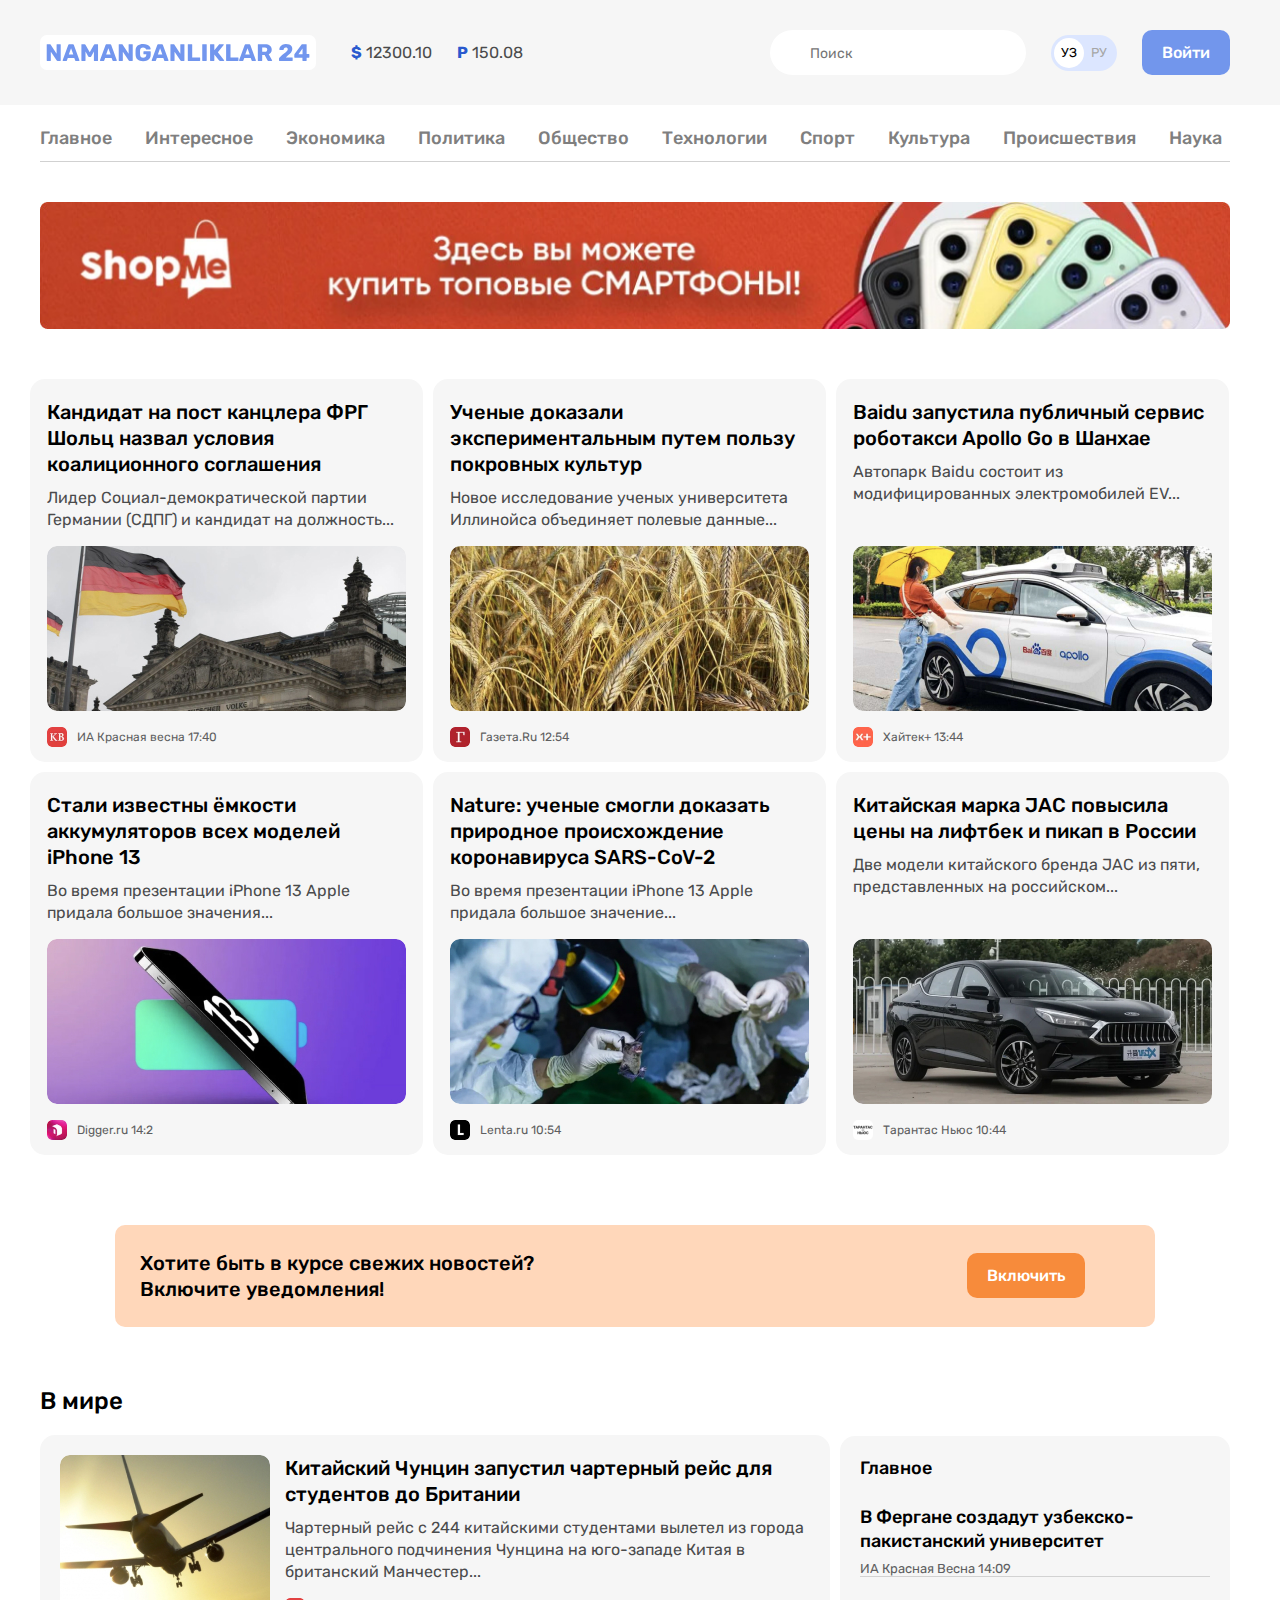
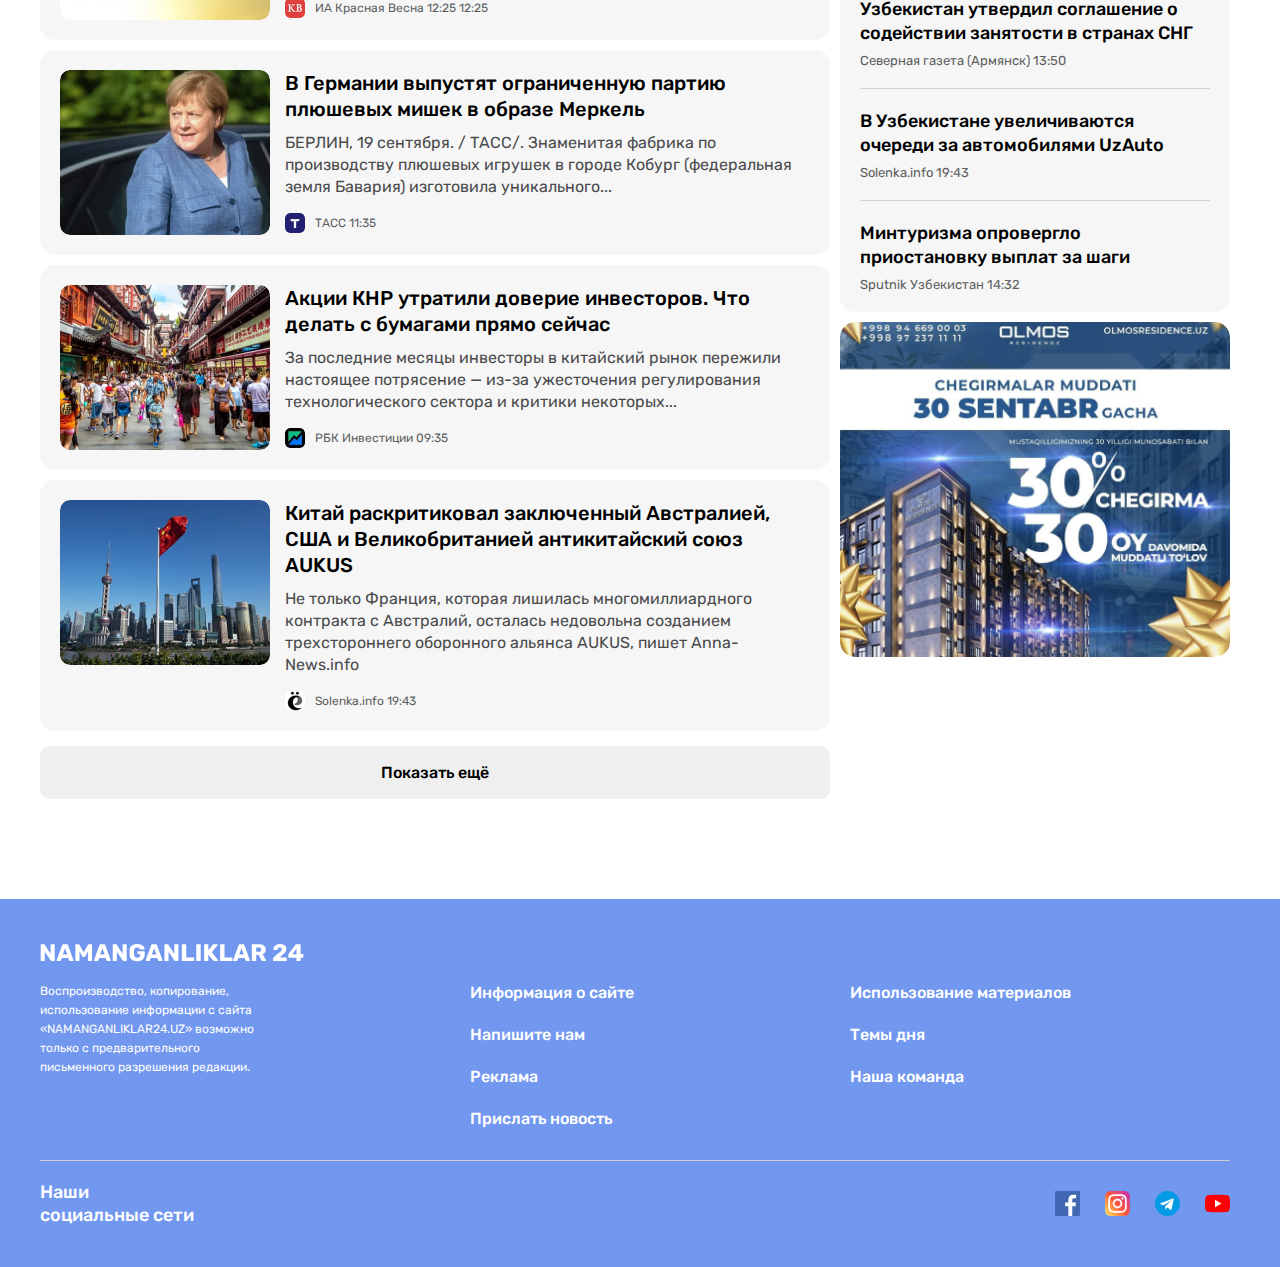
==== commit 4819b6b9: "Add site footer" ====
--- a/index.html
+++ b/index.html
@@ -341,6 +341,77 @@
 
     </div>
   </main>
-
+  <footer class="site-footer">
+    <div class="container">
+      <div class="site-footer-logo-wrapper">
+        <a class="site-footer-logo" href="index.html">
+          <img class="site-footer-logo-img" src="/img/footer-logo.svg" alt="Footer logo" width="264" height="28">
+        </a>
+      </div>
+
+      <div class="site-footer-about-links">
+        <div class="site-footer-about-link">
+          Воспроизводство, копирование, использование информации с сайта «NAMANGANLIKLAR24.UZ» возможно только с предварительного письменного разрешения редакции.
+        </div>
+
+        <div class="site-footer-links-wrapper">
+          <ul class="site-footer-link">
+            <li class="site-footer-links-item">
+              <a class="site-footer-link-list" href="#">Информация о сайте</a>
+            </li>
+            <li class="site-footer-links-item">
+              <a class="site-footer-link-list" href="#">Напишите нам</a>
+            </li>
+            <li class="site-footer-links-item">
+              <a class="site-footer-link-list" href="#">Реклама</a>
+            </li>
+            <li class="site-footer-links-item">
+              <a class="site-footer-link-list" href="#">Прислать новость</a>
+            </li>
+          </ul>
+
+          <ul class="site-footer-link">
+            <li class="site-footer-links-item">
+              <a class="site-footer-link-list" href="#">Использование материалов</a>
+            </li>
+            <li class="site-footer-links-item">
+              <a class="site-footer-link-list" href="#">Темы дня</a>
+            </li>
+            <li class="site-footer-links-item">
+              <a class="site-footer-link-list" href="#">Наша команда</a>
+            </li>
+          </ul>
+        </div>
+      </div>
+
+      <hr class="site-footer-divider">
+
+      <div class="site-footer-socials">
+        <h2 class="site-footer-socials-heading">Наши социальные сети</h2>
+        <ul class="site-footer-socials-list">
+          <li class="site-footer-socials-item">
+            <a class="site-footer-socials-link" href="#" target="_blank" >
+              <img class="site-footer-socials-icon" src="/img/icon-facebook.svg" alt="Facebook" width="25" height="25">
+            </a>
+          </li>
+          <li class="site-footer-socials-item">
+            <a class="site-footer-socials-link" href="#" target="_blank" >
+              <img class="site-footer-socials-icon" src="/img/icon-instagram.svg" alt="Instagram" width="25" height="25">
+            </a>
+          </li>
+          <li class="site-footer-socials-item">
+            <a class="site-footer-socials-link" href="#" target="_blank" >
+              <img class="site-footer-socials-icon" src="/img/icon-telegram.svg" alt="Telegram" width="25" height="25">
+            </a>
+          </li>
+          <li class="site-footer-socials-item">
+            <a class="site-footer-socials-link" href="#" target="_blank" >
+              <img class="site-footer-socials-icon" src="/img/icon-youtube.svg" alt="Youtube" width="25" height="25">
+            </a>
+          </li>
+        </ul>
+      </div>
+    </div>
+  </footer>
 </body>
 </html>--- a/css/style.css
+++ b/css/style.css
@@ -512,3 +512,110 @@
   border-radius: 15px;
   object-fit: cover;
 }
+
+/* FOOTER STYLES */
+
+.site-footer {
+  padding-top: 40px;
+  padding-bottom: 40px;
+  background-color: #7297ef;
+  color: #fff;
+}
+
+.site-footer *:focus {
+  outline: 2px dashed #fff;
+}
+.site-footer-logo-wrapper {
+  display: flex;
+  margin-bottom: 15px;
+}
+.site-footer-logo {
+  display: flex;
+}
+
+.site-footer-logo:hover {
+  opacity: 0.8;
+}
+.site-footer-logo:active {
+  opacity: 0.6;
+}
+.site-footer-logo-img {
+  width: 264px;
+  height: 28px;
+  object-fit: contain;
+}
+.site-footer-about-links {
+  display: flex;
+
+}
+.site-footer-about-link {
+  width: 230px;
+  font-size: 12px;
+  line-height: 19px;
+  margin-right: 200px;
+}
+
+.site-footer-links-wrapper {
+  display: flex;
+  flex-grow: 1;
+}
+.site-footer-link {
+  width: 50%;
+  padding-left: 0;
+  padding-right: 40px;
+  margin: 0;
+  list-style: none;
+  font-weight: 500;
+}
+.site-footer-links-item:not(:last-child) {
+  margin-bottom: 20px;
+}
+
+.site-footer-link-list {
+  display: inline-block;
+  color: #fff;
+  text-decoration: none;
+}
+
+.site-footer-link-list:hover {
+  text-decoration: underline;
+}
+.site-footer-divider {
+  height: 1px;
+  border: 0;
+  margin-top: 30px;
+  margin-bottom: 20px;
+  background-color: #cecece;
+}
+.site-footer-socials {
+  display: flex;
+  justify-content: space-between;
+  align-items: center;
+}
+.site-footer-socials-heading {
+  width: 160px;
+  margin: 0;
+  line-height: 23px;
+  font-weight: 500;
+  font-size: 18px;
+  line-height: 23px;
+}
+.site-footer-socials-list {
+  display: flex;
+  align-items: center;
+  padding: 0;
+  margin: 0;
+  list-style: none;
+}
+.site-footer-socials-item:not(:last-child) {
+  margin-right: 25px;
+}
+.site-footer-socials-link {
+  display: flex;
+}
+.site-footer-socials-icon {
+  flex-shrink: 0;
+  width: 25px;
+  height: 25px;
+  object-fit: contain;
+}
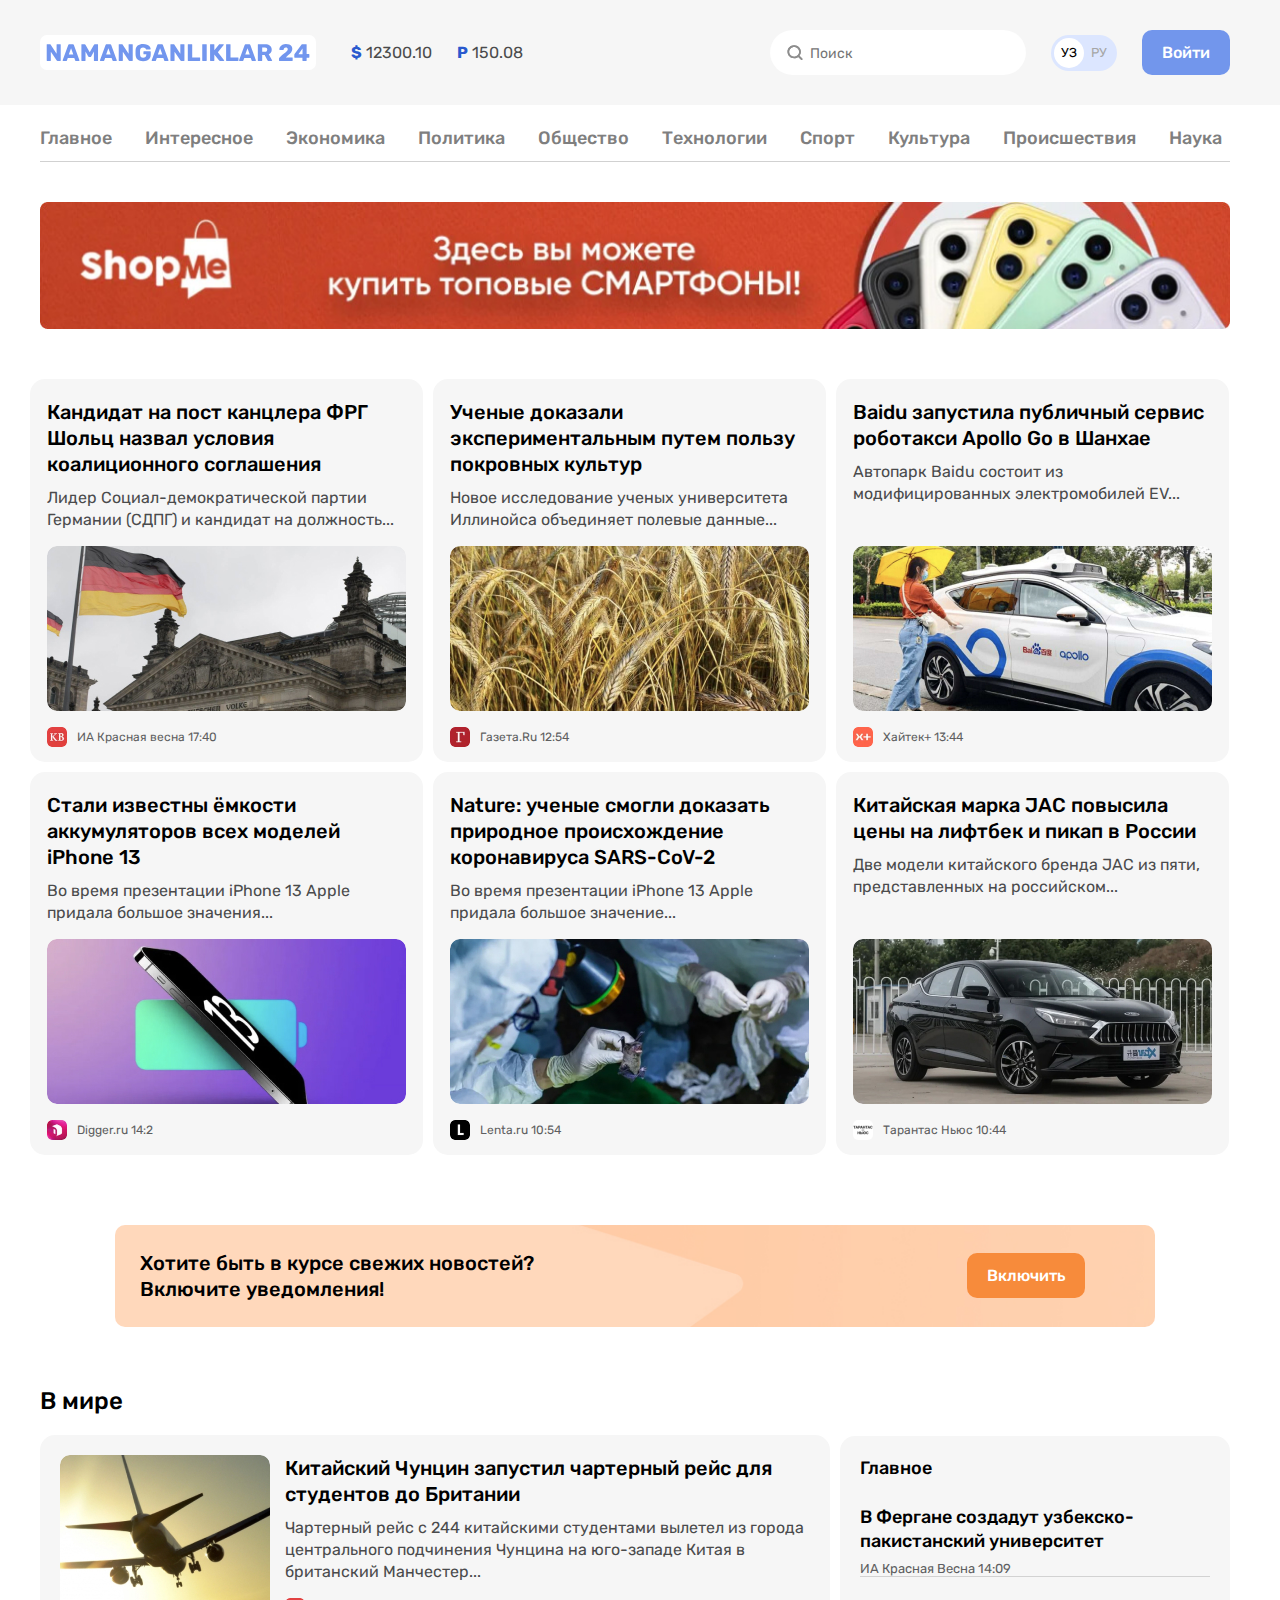
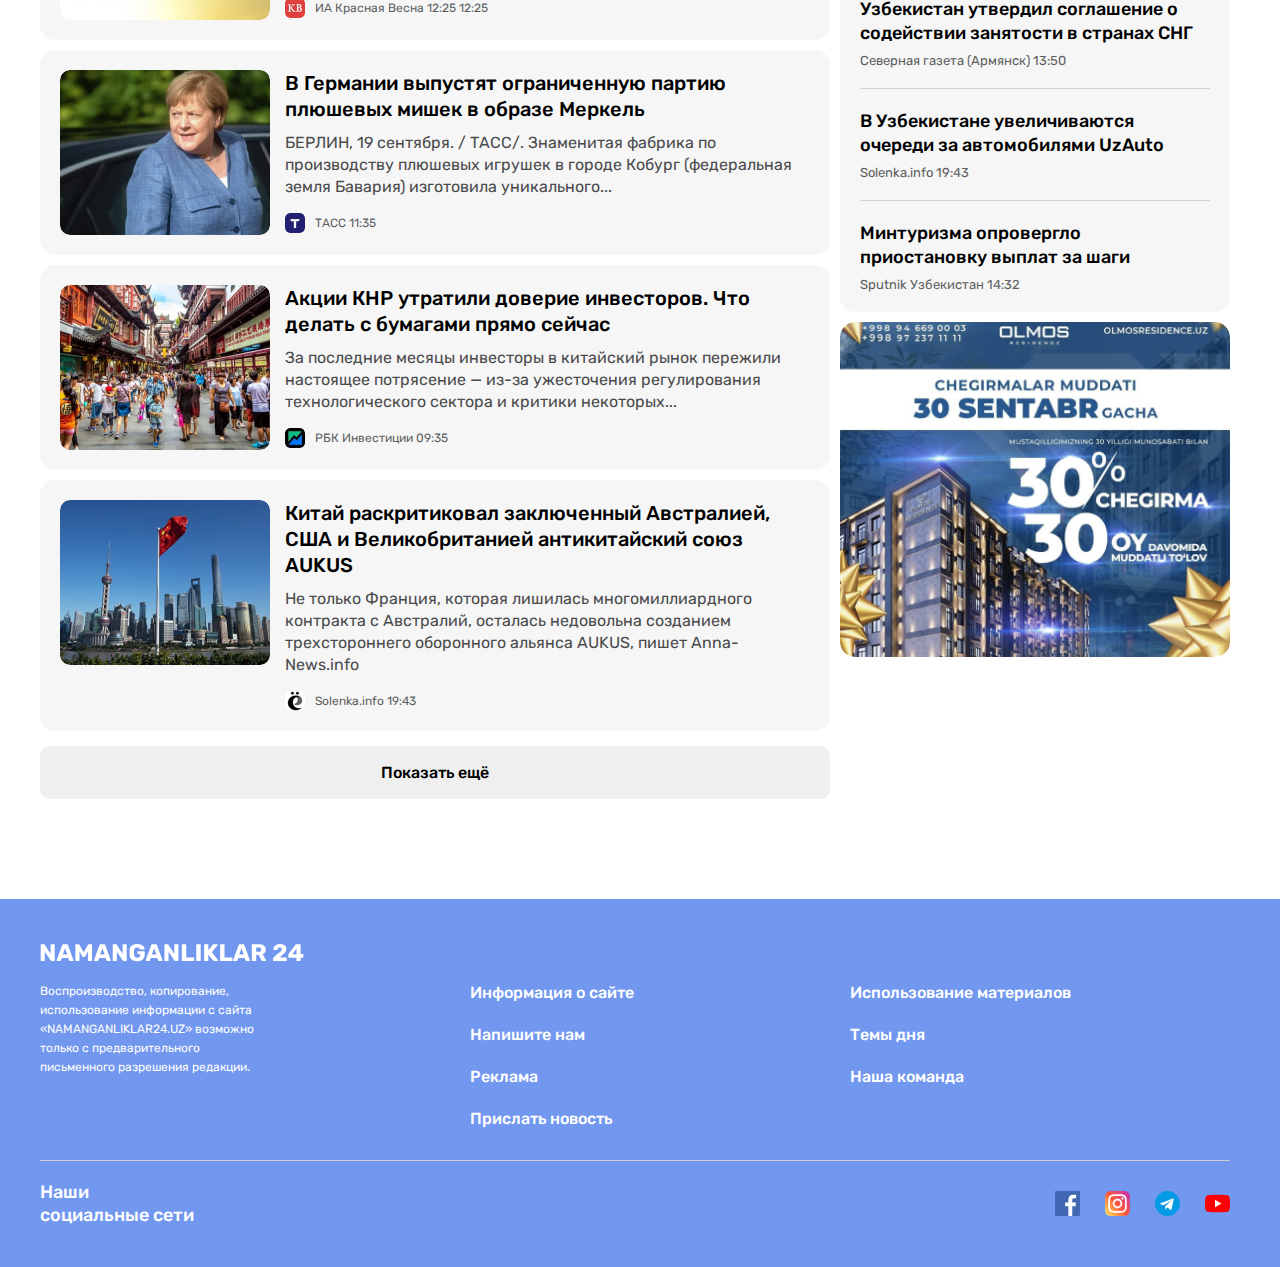
==== commit 91bf322c: "Add custom property" ====
--- a/index.html
+++ b/index.html
@@ -11,8 +11,9 @@
   <link href="https://fonts.googleapis.com/css2?family=Open+Sans:wght@400;600;700&family=Rubik:wght@400;500;700&display=swap" rel="stylesheet">
 
   <!-- Styles -->
-  <link rel="stylesheet" href="css/normalize.css">
-  <link rel="stylesheet" href="css/style.css">
+  <!-- <link rel="stylesheet" href="css/normalize.css"> -->
+  <!-- <link rel="stylesheet" href="css/style.css"> -->
+  <link rel="stylesheet" href="css/styles.min.css">
 </head>
 <body>
 
@@ -60,16 +61,16 @@
       <!-- SITENAV -->
       <nav class="sitenav">
         <ul class="sitenav-list">
-          <li class="sitenav-item"><a class="sitenav-link" href="#" >Главное</a></li>
-          <li class="sitenav-item"><a class="sitenav-link" href="#" >Интересное</a></li>
-          <li class="sitenav-item"><a class="sitenav-link" href="#" >Экономика</a></li>
-          <li class="sitenav-item"><a class="sitenav-link" href="#" >Политика</a></li>
-          <li class="sitenav-item"><a class="sitenav-link" href="#" >Общество</a></li>
-          <li class="sitenav-item"><a class="sitenav-link" href="#" >Технологии</a></li>
-          <li class="sitenav-item"><a class="sitenav-link" href="#" >Спорт</a></li>
-          <li class="sitenav-item"><a class="sitenav-link" href="#" >Культура</a></li>
-          <li class="sitenav-item"><a class="sitenav-link" href="#" >Происшествия</a></li>
-          <li class="sitenav-item"><a class="sitenav-link" href="#" >Наука</a></li>
+          <li class="sitenav-item"><a class="sitenav-link" href="index.html" >Главное</a></li>
+          <li class="sitenav-item"><a class="sitenav-link" href="news-list.html" >Интересное</a></li>
+          <li class="sitenav-item"><a class="sitenav-link" href="news-list.html" >Экономика</a></li>
+          <li class="sitenav-item"><a class="sitenav-link" href="news-list.html" >Политика</a></li>
+          <li class="sitenav-item"><a class="sitenav-link" href="news-list.html" >Общество</a></li>
+          <li class="sitenav-item"><a class="sitenav-link" href="news-list.html" >Технологии</a></li>
+          <li class="sitenav-item"><a class="sitenav-link" href="news-list.html" >Спорт</a></li>
+          <li class="sitenav-item"><a class="sitenav-link" href="news-list.html" >Культура</a></li>
+          <li class="sitenav-item"><a class="sitenav-link" href="news-list.html" >Происшествия</a></li>
+          <li class="sitenav-item"><a class="sitenav-link" href="news-list.html" >Наука</a></li>
         </ul>
       </nav>
 
@@ -341,6 +342,8 @@
 
     </div>
   </main>
+
+  <!-- SITE FOOTER -->
   <footer class="site-footer">
     <div class="container">
       <div class="site-footer-logo-wrapper">
@@ -413,5 +416,6 @@
       </div>
     </div>
   </footer>
+
 </body>
 </html>--- a/css/style.css
+++ b/css/style.css
@@ -1,12 +1,24 @@
 /* GLOBAL */
+:root {
+  --accent-color: #7296ec;
+}
+
+html {
+  box-sizing: border-box;
+  height: 100%;
+  scroll-behavior: smooth;
+}
+
+*,
+*::before,
+*::after {
+  box-sizing: inherit;
+}
+
 * {
   box-sizing: border-box;
 }
 
-html {
-  height: 100%;
-  scroll-behavior: smooth;
-}
 /* BODY STYLES */
 body {
   display: flex;
@@ -117,6 +129,10 @@
   padding-bottom: 13px;
   padding-right: 20px;
   padding-left: 40px;
+  background-image: url(../img/search.svg);
+  background-repeat: no-repeat;
+  background-size: 20px;
+  background-position: 15px center ;
 }
 
 .global-search-form {
@@ -124,7 +140,7 @@
 }
 /* OUTLINE STYLES */
 *:focus {
-  outline: 2px dotted #7296ec;
+  outline: 2px dotted var(--accent-color);
   outline-offset: 3px;
 }
 
@@ -162,7 +178,7 @@
 
 /* ENTER BUTTON PRIMARY */
 .button-primary {
-  background-color: #7296ec;
+  background-color: var(--accent-color);
   color: #fff;
 }
 
@@ -211,6 +227,10 @@
 .sitenav-item:not(:last-child) {
   margin-right: 33px;
 }
+
+.sitenav:not(:last-child) {
+  margin-bottom: 40px;
+}
 .sitenav-link {
   display: block;
   text-decoration: none;
@@ -218,7 +238,7 @@
 }
 
 .sitenav-link:hover {
-  color: #7296ec
+  color: var(--accent-color)
 }
 
 .sitenav-link:active {
@@ -271,7 +291,7 @@
 }
 
 .article-card-link:hover{
-  color: #7296ec;
+  color: var(--accent-color);
 }
 
 .article-card-link:active{
@@ -316,6 +336,10 @@
   margin: 60px 75px;
   background-color:#ffd7ba;
   border-radius: 10px;
+  background-image: url(../img/Group.jpg);
+  background-repeat: no-repeat;
+  background-size: cover;
+  background-position: center center;
 }
 .notification-cta-text {
   font-size: 20px;
@@ -379,7 +403,7 @@
 }
 
 .article-card-horizontal-link:hover {
-  color: #7296ec;
+  color: var(--accent-color);
 }
 
 .article-card-horizontal-link:active {
@@ -487,7 +511,7 @@
 }
 
 .sidebar-news-card-link:hover{
-  color: #7296ec;
+  color: var(--accent-color);
 }
 
 .sidebar-news-card-link:active{
@@ -619,3 +643,114 @@
   height: 25px;
   object-fit: contain;
 }
+
+/* CONTACT PAGE */
+
+.contact-page-heading {
+  margin-top: 0;
+  margin-bottom: 20px;
+  line-height: 29px;
+  font-size: 20px;
+  font-weight: 500;
+  color: #000;
+}
+
+.contact-page-form {
+  display: flex;
+  flex-direction: column;
+  width: 696px;
+}
+
+/* DEFINITIONS CARD */
+
+.contact-page-definitions-card {
+}
+.definitions-card {
+  background-color: #f6f6f6;
+  color: #000;
+  padding: 20px 25px;
+  border-radius: 10px;
+  margin: 0;
+
+}
+.definitions-card-item {
+  padding-top: 20px;
+  padding-bottom: 20px;
+}
+
+.definitions-card-item:not(:last-child){
+  border-bottom: 1px solid #d2d2d2;
+}
+.definitions-card-title {
+  margin-bottom: 7px;
+  line-height: 24px;
+  font-size: 20px;
+  font-weight: 500;
+}
+.definitions-card-value {
+  margin: 0;
+  line-height: 19px;
+  font-size: 16px;
+}
+/* FORM */
+
+.form-group:not(:last-child) {
+  margin-bottom: 10px;
+}
+
+.form-field {
+  display: block;
+  width: 100%;
+  padding: 18px 20px;
+  border: 1px solid rgba(0,0,0,0.2);
+  border-radius: 10px;
+}
+
+.form-field-textarea {
+  min-height: 180px;
+  resize: vertical;
+}
+
+.form-groups-wrapper {
+  display: flex;
+  justify-content: space-between;
+}
+
+.form-groups-wrapper .form-group {
+  width: calc(50% - 5px);
+  margin-bottom: 0px;
+}
+
+.form-groups-wrapper:not(:last-child) {
+  margin-bottom: 10px;
+}
+
+.contact-page-form-submit {
+  margin-top: 20px;
+  align-self: flex-end;
+}
+
+.contact-page-content {
+  display: flex;
+}
+
+.contacts-page-info {
+  width: 494px;
+  margin-left: 10px;
+}
+
+/* RETINA BGS */
+
+@media
+only screen and (-webkit-min-device-pixel-ratio: 2),
+only screen and (   min--moz-device-pixel-ratio: 2),
+only screen and (     -o-min-device-pixel-ratio: 2/1),
+only screen and (        min-device-pixel-ratio: 2),
+only screen and (                min-resolution: 192dpi),
+only screen and (                min-resolution: 2dppx) {
+
+  .notification-cta {
+    background-image: url(../img/Group@2x.jpg);
+  }
+
+}--- a/css/styles.min.css
+++ b/css/styles.min.css
@@ -0,0 +1 @@
+/*! normalize.css v8.0.1 | MIT License | github.com/necolas/normalize.css */button,hr,input{overflow:visible}img,legend{max-width:100%}progress,sub,sup{vertical-align:baseline}body,html{height:100%}.button,.lang-toggle-link{text-align:center;text-decoration:none}.button,.lang-toggle-link,.site-footer-link-list,.sitenav-link{text-decoration:none}.site-footer-link-list:hover,abbr[title]{text-decoration:underline}.article-card,.contact-page-form,.news-list,body{-webkit-box-orient:vertical;-webkit-box-direction:normal}html{line-height:1.15;-webkit-text-size-adjust:100%}details,main{display:block}h1{font-size:2em;margin:.67em 0}hr{-webkit-box-sizing:content-box;box-sizing:content-box;height:0}[type=checkbox],[type=radio],legend{-webkit-box-sizing:border-box;padding:0}code,kbd,pre,samp{font-family:monospace,monospace;font-size:1em}a{background-color:transparent}abbr[title]{border-bottom:none;-webkit-text-decoration:underline dotted;text-decoration:underline dotted}b,strong{font-weight:bolder}small{font-size:80%}sub,sup{font-size:75%;line-height:0;position:relative}sub{bottom:-.25em}sup{top:-.5em}img{border-style:none;height:auto}button,input,optgroup,select,textarea{font-family:inherit;font-size:100%;line-height:1.15;margin:0}button,select{text-transform:none}[type=button],[type=reset],[type=submit],button{-webkit-appearance:button}[type=button]::-moz-focus-inner,[type=reset]::-moz-focus-inner,[type=submit]::-moz-focus-inner,button::-moz-focus-inner{border-style:none;padding:0}[type=button]:-moz-focusring,[type=reset]:-moz-focusring,[type=submit]:-moz-focusring,button:-moz-focusring{outline:ButtonText dotted 1px}fieldset{padding:.35em .75em .625em}legend{box-sizing:border-box;color:inherit;display:table;white-space:normal}textarea{overflow:auto}[type=checkbox],[type=radio]{box-sizing:border-box}[type=number]::-webkit-inner-spin-button,[type=number]::-webkit-outer-spin-button{height:auto}[type=search]{-webkit-appearance:textfield;outline-offset:-2px}[type=search]::-webkit-search-decoration{-webkit-appearance:none}::-webkit-file-upload-button{-webkit-appearance:button;font:inherit}summary{display:list-item}[hidden],template{display:none}:root{--accent-color:#7296ec}html{-webkit-box-sizing:border-box;box-sizing:border-box;scroll-behavior:smooth}*,::after,::before{-webkit-box-sizing:inherit;box-sizing:inherit}*{-webkit-box-sizing:border-box;box-sizing:border-box}body{display:-webkit-box;display:-ms-flexbox;display:flex;-ms-flex-direction:column;flex-direction:column;padding:0;margin:0;font-family:Rubik,Arial,sans-serif;font-size:16px;line-height:22px;background-color:#fff;color:#4a4b4c}.container{width:100%;max-width:1240px;padding-left:20px;padding-right:30px;margin-left:auto;margin-right:auto}.site-header-top{padding-top:30px;padding-bottom:30px;margin-bottom:10px;background-color:#f6f6f6}.artice-card-footer,.article-card-horizontal-footer,.site-header-top-container{display:-webkit-box;display:-ms-flexbox;display:flex;-webkit-box-align:center;-ms-flex-align:center;align-items:center}.currency-rates,.site-header-logo{display:-webkit-box;display:-ms-flexbox}.site-header-logo{display:flex;margin-right:35px;padding:8px 6px;border-radius:7px;background-color:#fff}.button:hover,.site-footer-logo:hover,.site-header-logo:hover{opacity:.8}.article-card-horizontal-link:active,.article-card-link:active,.button:active,.sidebar-news-card-link:active,.site-footer-logo:active,.site-header-logo:active,.sitenav-link:active{opacity:.6}.currency-rates{display:flex;-webkit-box-align:center;-ms-flex-align:center;align-items:center;padding:0;margin:0 auto 0 0;list-style:none}.currency-rates-item:not(:last-child),.global-search-form,.lang-toggle,.site-footer-socials-item:not(:last-child){margin-right:25px}.sitenav,.sitenav:not(:last-child){margin-bottom:40px}.currency-rates-type{color:#2959ce}.lang-toggle{display:-webkit-box;display:-ms-flexbox;display:flex;border-radius:39px;padding:3px;background-color:#dce6ff}.global-search-form-input{font-size:14px;line-height:normal;border:0;border-radius:60px;padding:15px 20px 13px 40px;background-image:url(../img/search.svg);background-repeat:no-repeat;background-size:20px;background-position:15px center}:focus{outline:2px dotted var(--accent-color);outline-offset:3px}.lang-toggle-link{width:30px;height:30px;border-radius:50%;font-size:13px;color:#a6a6a6;line-height:30px}.button,.sitenav{line-height:normal}.lang-toggle-link-active{background-color:#fff;color:#000}.button{display:inline-block;padding:13px 20px;border-radius:10px;font-size:16px;font-weight:500;cursor:pointer;border:0}.button-primary{background-color:var(--accent-color);color:#fff}.button-block{display:block;width:100%}.news-list-more-button{padding:17px}.button-orange{background-color:#f78b3b;color:#fff}.sitenav{padding-top:12px;padding-bottom:12px;border-bottom:1px solid #d1d1d1;font-size:18px;font-weight:500}.article-card-title,.notification-cta-text{font-size:20px;line-height:26px;font-weight:500}.sitenav-list{display:-webkit-box;display:-ms-flexbox;display:flex;-ms-flex-wrap:wrap;flex-wrap:wrap;-webkit-box-align:center;-ms-flex-align:center;align-items:center;padding:0;margin:0;list-style:none}.sitenav-item:not(:last-child){margin-right:33px}.sitenav-link{display:block;color:#7f7f7f}.article-card-horizontal-link:hover,.article-card-link:hover,.sidebar-news-card-link:hover,.sitenav-link:hover{color:var(--accent-color)}.contact-page-content,.sidebar-ad-link,.site-footer-about-links,.site-footer-logo,.site-footer-socials-link,.site-header-banner-link{display:-webkit-box;display:-ms-flexbox;display:flex}.main-content{-webkit-box-flex:1;-ms-flex-positive:1;flex-grow:1;padding-top:50px;padding-bottom:100px}.news-grid{display:-webkit-box;display:-ms-flexbox;display:flex;-ms-flex-wrap:wrap;flex-wrap:wrap;margin-left:-20px}.article-card,.notification-cta{display:-webkit-box;display:-ms-flexbox}.news-grid-item{width:393px;margin-left:10px;margin-bottom:10px}.article-card{display:flex;-ms-flex-direction:column;flex-direction:column;border-radius:15px;padding:20px 17px 15px;background-color:#f6f6f6}.article-card-title{margin-bottom:10px;margin-top:0}.article-card-horizontal-link,.article-card-link,.sidebar-news-card-link{display:inline-block;color:#000;text-decoration:none}.article-card-text{margin-top:0;margin-bottom:15px}.atricle-card-img{margin-top:auto;display:block;width:360px;height:165px;margin-bottom:16px;-o-object-fit:cover;object-fit:cover;border-radius:10px}.atricle-card-source-icon{width:20px;height:20px;margin-right:10px;border-radius:5px}.notification-cta{display:flex;-webkit-box-align:center;-ms-flex-align:center;align-items:center;-webkit-box-pack:justify;-ms-flex-pack:justify;justify-content:space-between;padding:25px 70px 25px 25px;margin:60px 75px;background-color:#ffd7ba;border-radius:10px;background-image:url(../img/Group.jpg);background-repeat:no-repeat;background-size:cover;background-position:center center}.article-card-horizontal,.news-list{display:-webkit-box;display:-ms-flexbox}.notification-cta-text{color:#000}.global-news-heading{margin-top:0;margin-bottom:20px;font-size:24px;font-weight:500;line-height:normal;color:#000}.news-list{display:flex;-ms-flex-direction:column;flex-direction:column;margin-bottom:15px}.form-group:not(:last-child),.form-groups-wrapper:not(:last-child),.layout-2-1-sidebar-item:not(:last-child),.news-list-item:not(:last-child){margin-bottom:10px}.article-card-horizontal{display:flex;-webkit-box-align:start;-ms-flex-align:start;align-items:flex-start;padding:20px;border-radius:15px;background-color:#f6f6f6}.layout-2-1,.site-footer-logo-wrapper{display:-webkit-box;display:-ms-flexbox}.article-card-horizontal-img{width:210px;height:165px;margin-right:15px;border-radius:10px;-o-object-fit:cover;object-fit:cover}.article-card-horizontal-content{-webkit-box-flex:1;-ms-flex-positive:1;flex-grow:1}.article-card-horizontal-title{margin-top:0;margin-bottom:10px;font-weight:500;font-size:20px;line-height:26px}.article-card-horizontal-text{margin-top:0;margin-bottom:15px;font-size:16px;line-height:22px}.article-card-horizontal-icon{width:20px;height:20px;margin-right:10px;border-radius:5px;-o-object-fit:cover;object-fit:cover}.article-card-source-time{font-size:12px;line-height:normal;color:#5e5f61}.layout-sidebar{width:393px}.layout-2-1{display:flex;-webkit-box-align:start;-ms-flex-align:start;align-items:flex-start}.layout-2-1-main{width:797px;margin-right:10px}.layout-2-1-sidebar{width:393px;margin-top:49px}.sidebar-news-card-heading,.sidebar-news-card-title{margin-top:0;font-size:18px;line-height:24px;font-weight:500}.sidebar-news-card{padding:20px;border-radius:15px;background-color:#f6f6f6;color:#000}.sidebar-news-card-heading{margin-bottom:25px}.sidebar-news-card-list{padding:0;margin:0;list-style:none}.definitions-card-item,.sidebar-news-card-item{padding-top:20px;padding-bottom:20px}.sidebar-news-card-item:first-child{padding:0}.sidebar-news-card-item:last-child{padding-bottom:0}.definitions-card-item:not(:last-child),.sidebar-news-card-item:not(:last-child){border-bottom:1px solid #d2d2d2}.sidebar-news-card-title{margin-bottom:8px}.sidebar-news-card-source-time{font-size:13px;line-height:normal;color:#5e5f61}.sidebar-ad-img{width:393;height:338;border-radius:15px;-o-object-fit:cover;object-fit:cover}.site-footer{padding-top:40px;padding-bottom:40px;background-color:#7297ef;color:#fff}.site-footer :focus{outline:#fff dashed 2px}.site-footer-logo-wrapper{display:flex;margin-bottom:15px}.site-footer-logo-img{width:264px;height:28px;-o-object-fit:contain;object-fit:contain}.site-footer-about-link{width:230px;font-size:12px;line-height:19px;margin-right:200px}.site-footer-links-wrapper{display:-webkit-box;display:-ms-flexbox;display:flex;-webkit-box-flex:1;-ms-flex-positive:1;flex-grow:1}.site-footer-link{width:50%;padding-left:0;padding-right:40px;margin:0;list-style:none;font-weight:500}.site-footer-links-item:not(:last-child){margin-bottom:20px}.site-footer-link-list{display:inline-block;color:#fff}.site-footer-divider{height:1px;border:0;margin-top:30px;margin-bottom:20px;background-color:#cecece}.site-footer-socials{display:-webkit-box;display:-ms-flexbox;display:flex;-webkit-box-pack:justify;-ms-flex-pack:justify;justify-content:space-between;-webkit-box-align:center;-ms-flex-align:center;align-items:center}.site-footer-socials-heading{width:160px;margin:0;font-weight:500;font-size:18px;line-height:23px}.site-footer-socials-list{display:-webkit-box;display:-ms-flexbox;display:flex;-webkit-box-align:center;-ms-flex-align:center;align-items:center;padding:0;margin:0;list-style:none}.site-footer-socials-icon{-ms-flex-negative:0;flex-shrink:0;width:25px;height:25px;-o-object-fit:contain;object-fit:contain}.contact-page-heading{margin-top:0;margin-bottom:20px;line-height:29px;font-size:20px;font-weight:500;color:#000}.contact-page-form{display:-webkit-box;display:-ms-flexbox;display:flex;-ms-flex-direction:column;flex-direction:column;width:696px}.definitions-card{background-color:#f6f6f6;color:#000;padding:20px 25px;border-radius:10px;margin:0}.definitions-card-title{margin-bottom:7px;line-height:24px;font-size:20px;font-weight:500}.definitions-card-value{margin:0;line-height:19px;font-size:16px}.form-field{display:block;width:100%;padding:18px 20px;border:1px solid rgba(0,0,0,.2);border-radius:10px}.form-field-textarea{min-height:180px;resize:vertical}.form-groups-wrapper{display:-webkit-box;display:-ms-flexbox;display:flex;-webkit-box-pack:justify;-ms-flex-pack:justify;justify-content:space-between}.form-groups-wrapper .form-group{width:calc(50% - 5px);margin-bottom:0}.contact-page-form-submit{margin-top:20px;-ms-flex-item-align:end;align-self:flex-end}.contacts-page-info{width:494px;margin-left:10px}@media only screen and (-webkit-min-device-pixel-ratio:2),only screen and (-o-min-device-pixel-ratio:2/1),only screen and (min-device-pixel-ratio:2),only screen and (-webkit-min-device-pixel-ratio:2),only screen and (-o-min-device-pixel-ratio:2/1),only screen and (min-resolution:192dpi),only screen and (min-resolution:2dppx){.notification-cta{background-image:url(../img/Group@2x.jpg)}}